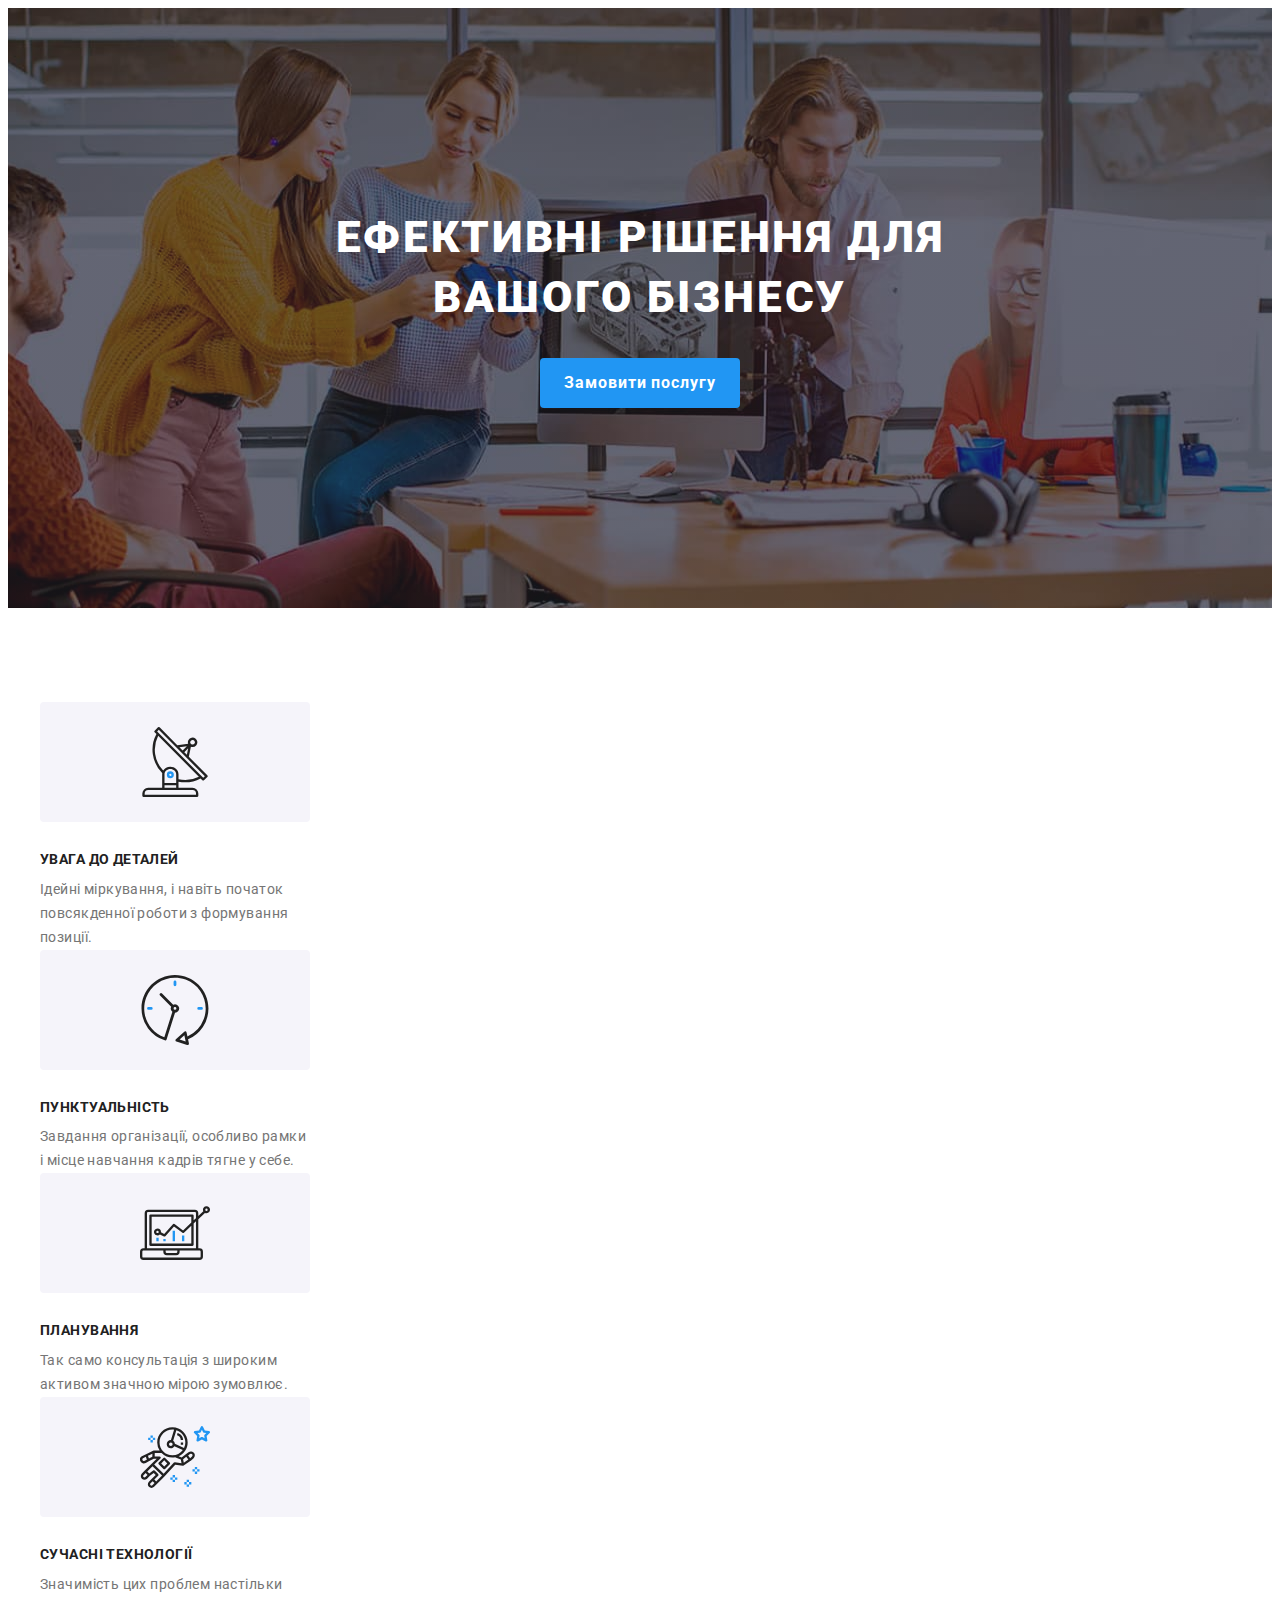
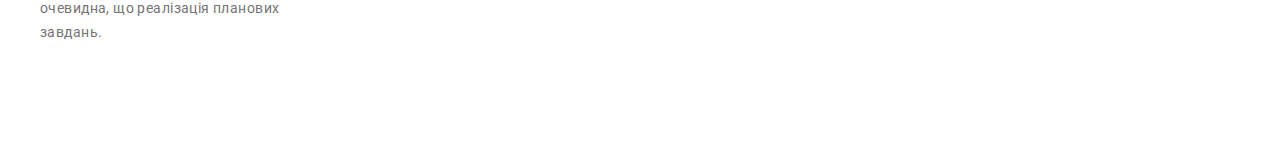
==== index.html @ 708cd32e "hw8-mod1" ====
<!DOCTYPE html>
<html lang="uk">
  <head>
    <meta charset="UTF-8" />
    <meta http-equiv="X-UA-Compatible" content="IE=edge" />
    <meta name="viewport" content="width=device-width, initial-scale=1.0" />
    <title>Студія</title>
    <link rel="preconnect" href="https://fonts.googleapis.com" />
    <link rel="preconnect" href="https://fonts.gstatic.com" crossorigin />
    <link
      href="https://fonts.googleapis.com/css2?family=Raleway:wght@700&family=Roboto:wght@400;500;700;900&display=swap"
      rel="stylesheet"
    />
    <link
      rel="stylesheet"
      href="https://cdnjs.cloudflare.com/ajax/libs/modern-normalize/1.1.0/modern-normalize.min.css"
      integrity="sha512-wpPYUAdjBVSE4KJnH1VR1HeZfpl1ub8YT/NKx4PuQ5NmX2tKuGu6U/JRp5y+Y8XG2tV+wKQpNHVUX03MfMFn9Q=="
      crossorigin="anonymous"
      referrerpolicy="no-referrer"
    />
    <!-- <link rel="stylesheet" href="./css/styles.css" /> -->
    <link rel="stylesheet" href="./css/main.min.css" />
  </head>
  <body>
    <!-- HEADER -->
    <!-- <header class="page-header">
      <div class="container page-header__body">
        <a class="logo logo__top-element" href="./index.html" lang="en"
          >Web<span class="logo--dark">Studio</span></a
        >
        <nav>
          <ul class="site-nav list">
            <li>
              <a class="site-nav__link event-link current" href="./index.html"
                >Студія</a
              >
            </li>
            <li>
              <a class="site-nav__link event-link" href="./portfolio.html"
                >Портфоліо</a
              >
            </li>
            <li>
              <a class="site-nav__link event-link" href="#">Контакти</a>
            </li>
          </ul>
        </nav>
        <ul class="contacts list">
          <li>
            <a
              class="contacts__link event-link"
              href="mailto:info@devstudio.com"
              lang="en"
            >
              <svg class="contacts__icon" width="16px" height="12px">
                <use href="./images/icons.svg#icon-envelope"></use>
              </svg>
              info@devstudio.com</a
            >
          </li>
          <li>
            <a class="contacts__link event-link" href="tel:+380961111111">
              <svg class="contacts__icon" width="10px" height="16px">
                <use href="./images/icons.svg#icon-smartphone"></use>
              </svg>
              +38 096 111 11 11</a
            >
          </li>
        </ul>
      </div>
    </header> -->
    <!-- MAIN CONTENT -->
    <main>
      <section class="hero">
        <div class="container">
          <h1 class="hero__titel">Ефективні рішення для вашого бізнесу</h1>
          <button class="hero__btn button" type="button" data-modal-open>
            Замовити послугу
          </button>
        </div>
      </section>
      <section class="skills section">
        <div class="container">
          <h2 class="visually-hidden">Особливості</h2>
          <ul class="skills-list list">
            <li>
              <div class="icon-skill-comtent">
                <svg class="icon-skill" width="70px" height="70px">
                  <use href="./images/icons.svg#icon-antenna"></use>
                </svg>
              </div>
              <h3 class="skill-list-header">Увага до деталей</h3>
              <p class="skill-list-text">
                Ідейні міркування, і навіть початок повсякденної роботи з
                формування позиції.
              </p>
            </li>
            <li>
              <div class="icon-skill-comtent">
                <svg class="icon-skill" width="70px" height="70px">
                  <use href="./images/icons.svg#icon-clock"></use>
                </svg>
              </div>
              <h3 class="skill-list-header">Пунктуальність</h3>
              <p class="skill-list-text">
                Завдання організації, особливо рамки і місце навчання кадрів
                тягне у себе.
              </p>
            </li>
            <li>
              <div class="icon-skill-comtent">
                <svg class="icon-skill" width="70px" height="70px">
                  <use href="./images/icons.svg#icon-diagram"></use>
                </svg>
              </div>
              <h3 class="skill-list-header">Планування</h3>
              <p class="skill-list-text">
                Так само консультація з широким активом значною мірою зумовлює.
              </p>
            </li>
            <li>
              <div class="icon-skill-comtent">
                <svg class="icon-skill" width="70px" height="70px">
                  <use href="./images/icons.svg#icon-astronaut"></use>
                </svg>
              </div>
              <h3 class="skill-list-header">Сучасні технології</h3>
              <p class="skill-list-text">
                Значимість цих проблем настільки очевидна, що реалізація
                планових завдань.
              </p>
            </li>
          </ul>
        </div>
      </section>
      <!-- <section class="about section">
        <div class="container">
          <h2 class="about__header">Чим ми займаємося</h2>
          <ul class="about__list list">
            <li class="about__item">
              <img
                class="photo"
                src="./images/photobox-1.jpg"
                alt="Розробка"
                width="370"
                height="294"
              />
              <p class="about__lable">Десктопні додатки</p>
            </li>
            <li class="about__item">
              <img
                class="photo"
                src="./images/photobox-2.jpg"
                alt="Адаптація"
                width="370"
                height="294"
              />
              <p class="about__lable">Мобільні додатки</p>
            </li>
            <li class="about__item">
              <img
                class="photo"
                src="./images/photobox-3.jpg"
                alt="Дизайн"
                width="370"
                height="294"
              />
              <p class="about__lable">Дизайнерські рішення</p>
            </li>
          </ul>
        </div>
      </section>
      <section class="team section">
        <div class="container">
          <h2 class="team__header">Наша команда</h2>
          <ul class="team__list list">
            <li class="team__item">
              <img
                class="photo"
                src="./images/photo-command-1.jpg"
                lang="en"
                alt="Product Designer"
                width="270"
                height="260"
              />
              <div class="team__text">
                <h3 class="team__member">Ігор Дем'яненко</h3>
                <p class="team__info" lang="en">Product Designer</p>
                <ul class="social-nets list">
                  <li class="social-nets__item">
                    <a href="" class="social-nets__link">
                      <svg class="social-nets__icon" width="20px" height="20px">
                        <use href="./images/icons.svg#icon-instagram"></use>
                      </svg>
                    </a>
                  </li>
                  <li class="social-nets__item">
                    <a href="" class="social-nets__link">
                      <svg class="social-nets__icon" width="20px" height="20px">
                        <use href="./images/icons.svg#icon-twitter"></use>
                      </svg>
                    </a>
                  </li>
                  <li class="social-nets__item">
                    <a href="" class="social-nets__link">
                      <svg class="social-nets__icon" width="20px" height="20px">
                        <use href="./images/icons.svg#icon-facebook"></use>
                      </svg>
                    </a>
                  </li>
                  <li class="social-nets__item">
                    <a href="" class="social-nets__link">
                      <svg class="social-nets__icon" width="20px" height="20px">
                        <use href="./images/icons.svg#icon-linkedin"></use>
                      </svg>
                    </a>
                  </li>
                </ul>
              </div>
            </li>
            <li class="team__item">
              <img
                class="photo"
                src="./images/photo-command-2.jpg"
                lang="en"
                alt="Frontend Developer"
                width="270"
                height="260"
              />
              <div class="team__text">
                <h3 class="team__member">Ольга Рєпіна</h3>
                <p class="team__info" lang="en">Frontend Developer</p>
                <ul class="social-nets list">
                  <li class="social-nets__item">
                    <a href="" class="social-nets__link">
                      <svg class="social-nets__icon" width="20px" height="20px">
                        <use href="./images/icons.svg#icon-instagram"></use>
                      </svg>
                    </a>
                  </li>
                  <li class="social-nets__item">
                    <a href="" class="social-nets__link">
                      <svg class="social-nets__icon" width="20px" height="20px">
                        <use href="./images/icons.svg#icon-twitter"></use>
                      </svg>
                    </a>
                  </li>
                  <li class="social-nets__item">
                    <a href="" class="social-nets__link">
                      <svg class="social-nets__icon" width="20px" height="20px">
                        <use href="./images/icons.svg#icon-facebook"></use>
                      </svg>
                    </a>
                  </li>
                  <li class="social-nets__item">
                    <a href="" class="social-nets__link">
                      <svg class="social-nets__icon" width="20px" height="20px">
                        <use href="./images/icons.svg#icon-linkedin"></use>
                      </svg>
                    </a>
                  </li>
                </ul>
              </div>
            </li>
            <li class="team__item">
              <img
                class="photo"
                src="./images/photo-command-3.jpg"
                lang="en"
                alt="Marketing"
                width="270"
                height="260"
              />
              <div class="team__text">
                <h3 class="team__member">Микола Тарасов</h3>
                <p class="team__info" lang="en">Marketing</p>
                <ul class="social-nets list">
                  <li class="social-nets__item">
                    <a href="" class="social-nets__link">
                      <svg class="social-nets__icon" width="20px" height="20px">
                        <use href="./images/icons.svg#icon-instagram"></use>
                      </svg>
                    </a>
                  </li>
                  <li class="social-nets__item">
                    <a href="" class="social-nets__link">
                      <svg class="social-nets__icon" width="20px" height="20px">
                        <use href="./images/icons.svg#icon-twitter"></use>
                      </svg>
                    </a>
                  </li>
                  <li class="social-nets__item">
                    <a href="" class="social-nets__link">
                      <svg class="social-nets__icon" width="20px" height="20px">
                        <use href="./images/icons.svg#icon-facebook"></use>
                      </svg>
                    </a>
                  </li>
                  <li class="social-nets__item">
                    <a href="" class="social-nets__link">
                      <svg class="social-nets__icon" width="20px" height="20px">
                        <use href="./images/icons.svg#icon-linkedin"></use>
                      </svg>
                    </a>
                  </li>
                </ul>
              </div>
            </li>
            <li class="team__item">
              <img
                class="photo"
                src="./images/photo-command-4.jpg"
                lang="en"
                alt="UI Designer"
                width="270"
                height="260"
              />
              <div class="team__text">
                <h3 class="team__member">Михайло Єрмаков</h3>
                <p class="team__info" lang="en">UI Designer</p>
                <ul class="social-nets list">
                  <li class="social-nets__item">
                    <a href="" class="social-nets__link">
                      <svg class="social-nets__icon" width="20px" height="20px">
                        <use href="./images/icons.svg#icon-instagram"></use>
                      </svg>
                    </a>
                  </li>
                  <li class="social-nets__item">
                    <a href="" class="social-nets__link">
                      <svg class="social-nets__icon" width="20px" height="20px">
                        <use href="./images/icons.svg#icon-twitter"></use>
                      </svg>
                    </a>
                  </li>
                  <li class="social-nets__item">
                    <a href="" class="social-nets__link">
                      <svg class="social-nets__icon" width="20px" height="20px">
                        <use href="./images/icons.svg#icon-facebook"></use>
                      </svg>
                    </a>
                  </li>
                  <li class="social-nets__item">
                    <a href="" class="social-nets__link">
                      <svg class="social-nets__icon" width="20px" height="20px">
                        <use href="./images/icons.svg#icon-linkedin"></use>
                      </svg>
                    </a>
                  </li>
                </ul>
              </div>
            </li>
          </ul>
        </div>
      </section>
      <section class="clients section">
        <div class="container">
          <h2 class="clients__titel">Постійні клієнти</h2>
          <ul class="clients__list list">
            <li class="clients__item">
              <a href="" class="clients__link link">
                <svg class="clients__icon" width="106px" height="60px">
                  <use href="./images/icons.svg#icon-yaco"></use>
                </svg>
              </a>
            </li>
            <li class="clients__item">
              <a href="" class="clients__link link">
                <svg class="clients__icon" width="106px" height="60px">
                  <use href="./images/icons.svg#icon-taglinehere"></use>
                </svg>
              </a>
            </li>
            <li class="clients__item">
              <a href="" class="clients__link link">
                <svg class="clients__icon" width="106px" height="60px">
                  <use href="./images/icons.svg#icon-company"></use>
                </svg>
              </a>
            </li>
            <li class="clients__item">
              <a href="" class="clients__link link">
                <svg class="clients__icon" width="106px" height="60px">
                  <use href="./images/icons.svg#icon-fosterpeters"></use>
                </svg>
              </a>
            </li>
            <li class="clients__item">
              <a href="" class="clients__link link">
                <svg class="clients__icon" width="106px" height="60px">
                  <use href="./images/icons.svg#icon-brand"></use>
                </svg>
              </a>
            </li>
            <li class="clients__item">
              <a href="" class="clients__link link">
                <svg class="clients__icon" width="106px" height="60px">
                  <use href="./images/icons.svg#icon-tagline"></use>
                </svg>
              </a>
            </li>
          </ul>
        </div>
      </section> -->
    </main>
    <!-- FOOTER -->
    <!-- <footer class="footer-pege">
      <div class="container footer-pege__element">
        <div class="footer-address-wrap">
          <a class="logo logo__bottom-element" href="./index.html" lang="en"
            >Web<span class="logo--light">Studio</span></a
          >
          <address class="site-contacts">
            <ul class="contacts-list list">
              <li class="contacts-list__item">
                <a
                  class="contacts-list__link event-link"
                  href="https://goo.gl/maps/Xhs2us7tgZxQZSPz9"
                  target="_blank"
                  rel="noopener noreferrer nofollow"
                >
                  м. Київ, пр-т Лесі Українки, 26
                </a>
              </li>
              <li class="contacts-list__item">
                <a
                  class="contacts-list__link color--grey event-link"
                  href="mailto:info@devstudio.com"
                  lang="en"
                  >info@devstudio.com</a
                >
              </li>
              <li class="contacts-list__item">
                <a
                  class="contacts-list__link color--grey event-link"
                  href="tel:+380961111111"
                  >+38 096 111 11 11</a
                >
              </li>
            </ul>
          </address>
        </div>
        <div class="footer-soc-wrap">
          <p class="footer-soc-wrap__titel">Приєднуйтесь</p>
          <ul class="social-nets footer-social-nets list">
            <li class="social-nets__item">
              <a href="" class="social-nets__link footer-social-nets__link">
                <svg class="social-nets__icon" width="20px" height="20px">
                  <use href="./images/icons.svg#icon-instagram"></use>
                </svg>
              </a>
            </li>
            <li class="social-nets__item">
              <a href="" class="social-nets__link footer-social-nets__link">
                <svg class="social-nets__icon" width="20px" height="20px">
                  <use href="./images/icons.svg#icon-twitter"></use>
                </svg>
              </a>
            </li>
            <li class="social-nets__item">
              <a href="" class="social-nets__link footer-social-nets__link">
                <svg class="social-nets__icon" width="20px" height="20px">
                  <use href="./images/icons.svg#icon-facebook"></use>
                </svg>
              </a>
            </li>
            <li class="social-nets__item">
              <a href="" class="social-nets__link footer-social-nets__link">
                <svg class="social-nets__icon" width="20px" height="20px">
                  <use href="./images/icons.svg#icon-linkedin"></use>
                </svg>
              </a>
            </li>
          </ul>
        </div>
        <form class="form-subscribe">
          <div class="subscribe">
            <label for="email">
              <span class="subscribe__lable"
                >Підпишіться на розсилку</span
              ></label
            >
            <input
              type="email"
              name="user-email"
              id="email"
              class="subscribe__input"
              placeholder="E-mail"
            />
          </div>
          <div>
            <button type="submit" class="subscribe__button button">
              <span class="button__text">Підписатися</span>
              <svg class="button__icon" width="24px" height="24px">
                <use href="./images/icons.svg#icon-send"></use>
              </svg>
            </button>
          </div>
        </form>
      </div>
    </footer> -->
    <!-- MODAL -->
    <div class="modal-backdrop is-hidden" data-modal>
      <div class="modal">
        <button class="modal-close" type="button" data-modal-close>
          <svg class="icon-close" width="18px" height="18px">
            <use href="./images/icons.svg#icon-close"></use>
          </svg>
        </button>
        <p class="modal-titel">Залиште свої дані, ми вам передзвонимо</p>
        <form action="" class="modal-form">
          <label for="user-name" class="modal-input-lable">Ім'я</label>
          <div class="modal-input-wrap">
            <input
              type="text"
              name="name"
              id="user-name"
              class="modal-form-input"
              placeholder=" "
              required
            />
            <svg class="icon-form" width="18px" height="18px">
              <use href="./images/icons.svg#icon-person"></use>
            </svg>
          </div>
          <label for="user-tel" class="modal-input-lable">Телефон</label>
          <div class="modal-input-wrap">
            <input
              type="tel"
              name="tel"
              id="user-tel"
              class="modal-form-input"
              placeholder=" "
              required
            />
            <svg class="icon-form" width="18px" height="18px">
              <use href="./images/icons.svg#icon-phone"></use>
            </svg>
          </div>
          <label for="user-mail" class="modal-input-lable">Пошта</label>
          <div class="modal-input-wrap">
            <input
              type="email"
              name="mail"
              id="user-mail"
              class="modal-form-input"
              placeholder=" "
              required
            />
            <svg class="icon-form" width="18px" height="18px">
              <use href="./images/icons.svg#icon-email"></use>
            </svg>
          </div>
          <label for="user-message" class="modal-input-lable">Коментар</label>
          <textarea
            name="msg"
            id="user-message"
            class="modal-form-area"
            placeholder="Введіть текст"
          ></textarea>
          <div class="check-wrap">
            <input
              type="checkbox"
              name="policy"
              id="user-policy"
              value="true"
              class="modal-form-check visually-hidden"
            />
            <label for="user-policy" class="modal-check-lable"
              ><span class="user-checking">
                <!-- <svg class="icon-check-false" width="16px" height="15px">
                  <use href="./images/icons.svg#icon-check-false"></use>
                </svg> -->
                <svg class="icon-check-true" width="11px" height="8px">
                  <use href="./images/icons.svg#icon-check"></use>
                </svg> </span
              ><span>
                Погоджуюся з розсилкою та приймаю
                <a href="#" class="policy-contract"> Умови договору</a></span
              >
            </label>
          </div>

          <button type="submit" class="btn-modal">Відправити</button>
        </form>
      </div>
    </div>
    <script src="./js/modal.js"></script>
  </body>
</html>
---- css/styles.css ----
/* ----------------- GLOBAL ----------------- */

/* ----------------- HEADER ----------------- */

/* ----------------- MAIN ----------------- */
/* HERO SECTION */

/* SKILLS SECTION */

/* ABOUT SECTION */

/* TEAM SECTION */

/* CLIENTS SECTION */

/* ----------------- PORTFOLIO ----------------- */

/* ----------------- FOOTER ----------------- */

/* ----------------- MODAL ----------------- */
---- css/main.min.css ----
:root{--primary-text-color: #757575;--title-text-color: #212121;--accent-color: #2196f3;--header-logo-color: #000000;--top-line-color: #ececec;--primary-backgraund: #ffffff;--tean-section-background: #f5f4fa;--secondary-background: #2f303a;--white-text-color: #ffffff;--background-filter-btn: #f5f4fa}body{font-family:"Roboto",sans-serif;background:var(--primary-backgraund)}p,h1,h2,h3,h4,h5,h6{margin:0}ul{margin:0;padding-left:0}input{padding-right:0}a{text-decoration:none}.list{list-style:none}.visually-hidden{position:absolute;white-space:nowrap;width:1px;height:1px;overflow:hidden;border:0;padding:0;clip:rect(0 0 0 0);-webkit-clip-path:inset(50%);clip-path:inset(50%);margin:-1px}.container{width:100%;margin:0 auto}@media screen and (min-width: 1200px){.container{width:1200px;padding-left:15px;padding-right:15px}}.section{padding-top:94px;padding-bottom:94px}.photo{display:block}.event-link{-webkit-transition-property:color;transition-property:color;-webkit-transition-duration:250ms;transition-duration:250ms;-webkit-transition-timing-function:cubic-bezier(0.4, 0, 0.2, 1);transition-timing-function:cubic-bezier(0.4, 0, 0.2, 1)}.event-link:hover,.event-link:focus{color:var(--accent-color)}.button{font-family:inherit;font-weight:700;font-size:16px;line-height:1.88;letter-spacing:.06em;color:var(--white-text-color);background-color:var(--accent-color);border-radius:4px;-webkit-transition:-webkit-box-shadow 250ms cubic-bezier(0.4, 0, 0.2, 1);transition:-webkit-box-shadow 250ms cubic-bezier(0.4, 0, 0.2, 1);transition:box-shadow 250ms cubic-bezier(0.4, 0, 0.2, 1);transition:box-shadow 250ms cubic-bezier(0.4, 0, 0.2, 1), -webkit-box-shadow 250ms cubic-bezier(0.4, 0, 0.2, 1);cursor:pointer}.button:hover,.button:focus{-webkit-box-shadow:0px 4px 4px rgba(0,0,0,.15);box-shadow:0px 4px 4px rgba(0,0,0,.15)}.social-nets{display:-webkit-box;display:-ms-flexbox;display:flex;-webkit-box-pack:center;-ms-flex-pack:center;justify-content:center;gap:10px}.social-nets__item{width:44px;height:44px}.social-nets__link{display:-webkit-box;display:-ms-flexbox;display:flex;-webkit-box-align:center;-ms-flex-align:center;align-items:center;-webkit-box-pack:center;-ms-flex-pack:center;justify-content:center;width:100%;height:100%;border-radius:50%;color:#afb1b8;-webkit-transition:background-color 250ms cubic-bezier(0.4, 0, 0.2, 1),color 250ms cubic-bezier(0.4, 0, 0.2, 1);transition:background-color 250ms cubic-bezier(0.4, 0, 0.2, 1),color 250ms cubic-bezier(0.4, 0, 0.2, 1)}.social-nets__link:hover,.social-nets__link:focus{background-color:var(--accent-color);color:var(--white-text-color)}.social-nets__icon{fill:currentColor}.page-header{border-bottom:1px solid #ececec}.page-header__body{display:-webkit-box;display:-ms-flexbox;display:flex;-webkit-box-align:center;-ms-flex-align:center;align-items:center}.logo{display:block;font-family:"Raleway",sans-serif;font-style:normal;font-weight:700;font-size:26px;line-height:1.19;letter-spacing:.03em;color:var(--accent-color)}.logo__top-element{margin-right:92px;padding-top:24px;padding-bottom:24px}.logo--dark{color:var(--header-logo-color)}.site-nav{display:-webkit-box;display:-ms-flexbox;display:flex;-webkit-column-gap:50px;-moz-column-gap:50px;column-gap:50px}.site-nav__link{position:relative;display:block;padding-top:32px;padding-bottom:32px;font-weight:500;font-size:14px;line-height:1.14;letter-spacing:.02em;color:var(--title-text-color)}.site-nav__link::after{content:"";position:absolute;left:0;bottom:0;display:block;width:100%;height:4px;border-radius:2px;background-color:var(--accent-color);opacity:0}.current::after{opacity:1}.contacts{display:-webkit-box;display:-ms-flexbox;display:flex;-webkit-column-gap:50px;-moz-column-gap:50px;column-gap:50px;margin-left:auto}.contacts__link{display:-webkit-box;display:-ms-flexbox;display:flex;-webkit-box-align:center;-ms-flex-align:center;align-items:center;gap:10px;padding-top:32px;padding-bottom:32px;font-weight:500;font-size:14px;line-height:1.14;letter-spacing:.02em;color:var(--primary-text-color)}.contacts__icon{fill:currentColor}.hero{max-width:480px;padding-top:118px;padding-bottom:118px;text-align:center;background-color:var(--secondary-background);background-image:-webkit-gradient(linear, left top, left bottom, from(rgba(47, 48, 58, 0.4)), to(rgba(47, 48, 58, 0.4))),url(../images/hero-bg.jpg);background-image:linear-gradient(rgba(47, 48, 58, 0.4), rgba(47, 48, 58, 0.4)),url(../images/hero-bg.jpg);background-repeat:no-repeat;background-position:center;background-size:cover;margin:0 auto}@media screen and (min-width: 768px){.hero{max-width:768px;padding-top:204px;padding-bottom:204px}}@media screen and (min-width: 1200px){.hero{max-width:1600px;padding-top:200px;padding-bottom:200px}}.hero__titel{margin-left:auto;margin-right:auto;margin-bottom:30px;max-width:260px;font-weight:900;font-size:18px;line-height:1.62;letter-spacing:.06em;text-transform:uppercase;color:var(--white-text-color)}@media screen and (min-width: 480px){.hero__titel{font-size:26px;max-width:360px}}@media screen and (min-width: 768px){.hero__titel{font-size:26px;max-width:360px}}@media screen and (min-width: 1200px){.hero__titel{max-width:696px;font-size:44px;line-height:1.36}}.hero__btn{padding:10px 24px;font-size:12px;border:none;border-color:rgba(0,0,0,0)}@media screen and (min-width: 480px){.hero__btn{font-size:16px}}.icon-skill-comtent{display:-webkit-box;display:-ms-flexbox;display:flex;-webkit-box-pack:center;-ms-flex-pack:center;justify-content:center;-webkit-box-align:center;-ms-flex-align:center;align-items:center;width:270px;height:120px;background-color:var(--tean-section-background);border-radius:4px;margin-bottom:30px}.skill-list-header{margin-bottom:10px;font-weight:700;font-size:14px;line-height:1.14;letter-spacing:.03em;text-transform:uppercase;color:var(--title-text-color)}.skill-list-text{max-width:270px;font-size:14px;line-height:1.71;letter-spacing:.03em;color:var(--primary-text-color)}.about{padding-top:0}.about__header{margin-bottom:50px;font-weight:700;font-size:36px;line-height:1.16;text-align:center;letter-spacing:.03em;color:var(--title-text-color)}.about__list{display:-webkit-box;display:-ms-flexbox;display:flex;-webkit-column-gap:30px;-moz-column-gap:30px;column-gap:30px}.about__item{position:relative}.about__lable{position:absolute;bottom:0;left:0;width:100%;font-weight:700;font-size:14px;line-height:1.14;text-align:center;letter-spacing:.03em;text-transform:uppercase;padding:27px 15px;color:var(--white-text-color);background-color:rgba(47,48,58,.8)}.team{background:var(--tean-section-background)}.team__header{margin-bottom:50px;font-weight:700;font-size:36px;line-height:1.16;text-align:center;letter-spacing:.03em;color:var(--title-text-color)}.team__list{display:-webkit-box;display:-ms-flexbox;display:flex;-webkit-column-gap:30px;-moz-column-gap:30px;column-gap:30px}.team__item{-webkit-box-shadow:0px 1px 3px rgba(0,0,0,.12),0px 1px 1px rgba(0,0,0,.14),0px 2px 1px rgba(0,0,0,.2);box-shadow:0px 1px 3px rgba(0,0,0,.12),0px 1px 1px rgba(0,0,0,.14),0px 2px 1px rgba(0,0,0,.2);border-radius:0px 0px 4px 4px}.team__text{padding-top:30px;padding-bottom:35px;background-color:var(--primary-backgraund)}.team__member{margin-bottom:10px;font-weight:500;font-size:16px;line-height:1.19;text-align:center;letter-spacing:.03em;color:var(--title-text-color)}.team__info{margin-bottom:16px;font-size:16px;line-height:1.19;text-align:center;letter-spacing:.03em;color:var(--primary-text-color)}.clients__titel{margin-bottom:50px;font-weight:700;font-size:36px;line-height:1.16;text-align:center;letter-spacing:.03em;color:var(--title-text-color)}.clients__list{display:-webkit-box;display:-ms-flexbox;display:flex;gap:30px}.clients__item{width:170px;height:92px}.clients__link{display:-webkit-box;display:-ms-flexbox;display:flex;-webkit-box-align:center;-ms-flex-align:center;align-items:center;-webkit-box-pack:center;-ms-flex-pack:center;justify-content:center;width:100%;height:100%;border:1px solid #afb1b8;border-radius:4px;color:#afb1b8;-webkit-transition-property:border-color,color;transition-property:border-color,color;-webkit-transition-duration:250ms;transition-duration:250ms;-webkit-transition-timing-function:cubic-bezier(0.4, 0, 0.2, 1);transition-timing-function:cubic-bezier(0.4, 0, 0.2, 1)}.clients__link:hover,.clients__link:focus{border-color:var(--accent-color);color:var(--accent-color)}.clients__icon{fill:currentColor}.filter{display:-webkit-box;display:-ms-flexbox;display:flex;-webkit-box-pack:center;-ms-flex-pack:center;justify-content:center;margin-bottom:50px}.filter__item:not(:last-child){margin-right:8px}.filter__btn{padding:6px 22px;background:var(--background-filter-btn);font-family:inherit;font-weight:500;font-size:16px;line-height:1.62;text-align:center;letter-spacing:.03em;color:var(--title-text-color);border-radius:4px;border-color:rgba(0,0,0,0);cursor:pointer;-webkit-transition:background-color 250ms cubic-bezier(0.4, 0, 0.2, 1),color 250ms cubic-bezier(0.4, 0, 0.2, 1),-webkit-box-shadow 250ms cubic-bezier(0.4, 0, 0.2, 1);transition:background-color 250ms cubic-bezier(0.4, 0, 0.2, 1),color 250ms cubic-bezier(0.4, 0, 0.2, 1),-webkit-box-shadow 250ms cubic-bezier(0.4, 0, 0.2, 1);transition:background-color 250ms cubic-bezier(0.4, 0, 0.2, 1),color 250ms cubic-bezier(0.4, 0, 0.2, 1),box-shadow 250ms cubic-bezier(0.4, 0, 0.2, 1);transition:background-color 250ms cubic-bezier(0.4, 0, 0.2, 1),color 250ms cubic-bezier(0.4, 0, 0.2, 1),box-shadow 250ms cubic-bezier(0.4, 0, 0.2, 1),-webkit-box-shadow 250ms cubic-bezier(0.4, 0, 0.2, 1)}.filter__btn:hover,.filter__btn:focus{background-color:var(--accent-color);color:var(--white-text-color);-webkit-box-shadow:0px 3px 1px rgba(0,0,0,.1),0px 1px 2px rgba(0,0,0,.08),0px 2px 2px rgba(0,0,0,.12);box-shadow:0px 3px 1px rgba(0,0,0,.1),0px 1px 2px rgba(0,0,0,.08),0px 2px 2px rgba(0,0,0,.12)}.card{display:-webkit-box;display:-ms-flexbox;display:flex;-ms-flex-wrap:wrap;flex-wrap:wrap;gap:30px;min-width:calc(33.3333333333% - 90px)}.card__item{width:calc((100% - 60px)/3);-webkit-transition-property:-webkit-box-shadow;transition-property:-webkit-box-shadow;transition-property:box-shadow;transition-property:box-shadow, -webkit-box-shadow;-webkit-transition-duration:250ms;transition-duration:250ms;-webkit-transition-timing-function:cubic-bezier(0.4, 0, 0.2, 1);transition-timing-function:cubic-bezier(0.4, 0, 0.2, 1)}.card__item:hover{-webkit-box-shadow:0px 1px 1px rgba(0,0,0,.12),0px 4px 4px rgba(0,0,0,.06),1px 4px 6px rgba(0,0,0,.16);box-shadow:0px 1px 1px rgba(0,0,0,.12),0px 4px 4px rgba(0,0,0,.06),1px 4px 6px rgba(0,0,0,.16)}.card__text{border:1px solid #eee;padding:20px 24px}.card__pos-titel{margin-bottom:4px;font-weight:700;font-size:18px;line-height:2;letter-spacing:.06em;color:var(--title-text-color)}.card__group-titel{font-size:16px;line-height:1.88;letter-spacing:.03em;color:var(--primary-text-color)}.hint{position:relative;overflow:hidden}.hint__text{position:absolute;left:0;top:0;padding:63px 24px;font-size:18px;line-height:1.56;letter-spacing:.03em;color:#fff;background-color:rgba(33,150,243,.9);-webkit-transform:translateY(100%);transform:translateY(100%);-webkit-transition-property:-webkit-transform;transition-property:-webkit-transform;transition-property:transform;transition-property:transform, -webkit-transform;-webkit-transition-duration:250ms;transition-duration:250ms;-webkit-transition-timing-function:cubic-bezier(0.4, 0, 0.2, 1);transition-timing-function:cubic-bezier(0.4, 0, 0.2, 1)}.card__item:hover .hint__text{-webkit-transform:translateY(0%);transform:translateY(0%)}.footer-pege{padding-top:60px;padding-bottom:60px;background:var(--secondary-background)}.footer-pege__element{display:-webkit-box;display:-ms-flexbox;display:flex;-webkit-box-align:baseline;-ms-flex-align:baseline;align-items:baseline}.footer-address-wrap{width:calc((50% - 45px)/2);margin-right:30px}.logo__bottom-element{margin-bottom:20px}.logo--light{color:var(--white-text-color)}.contacts-list__item:not(:last-child){margin-bottom:9px}.contacts-list__link{display:block;font-style:normal;font-size:14px;line-height:1.71;letter-spacing:.03em;color:var(--white-text-color)}.color--grey{color:rgba(255,255,255,.6)}.footer-soc-wrap{width:calc((50% - 45px)/2);margin-right:30px}.footer-soc-wrap__titel{font-weight:700;font-size:14px;line-height:1.14;letter-spacing:.03em;text-transform:uppercase;color:var(--white-text-color);margin-bottom:20px}.footer-social-nets{-webkit-box-pack:start;-ms-flex-pack:start;justify-content:start}.footer-social-nets__link{background-color:rgba(255,255,255,.1);color:var(--white-text-color)}.form-subscribe{display:-webkit-box;display:-ms-flexbox;display:flex;-webkit-box-align:end;-ms-flex-align:end;align-items:flex-end;width:calc(50% - 15px)}.subscribe{width:100%;margin-right:12px}.subscribe__lable{display:block;margin-bottom:20px;font-weight:700;font-size:14px;line-height:1.14;letter-spacing:.03em;text-transform:uppercase;color:var(--white-text-color)}.subscribe__input{display:-webkit-box;display:-ms-flexbox;display:flex;-webkit-box-align:center;-ms-flex-align:center;align-items:center;width:100%;padding-left:16px;padding-top:15px;padding-bottom:15px;font-size:16px;line-height:1.25;letter-spacing:.03em;color:rgba(255,255,255,.6);border:1px solid rgba(255,255,255,.3);-webkit-filter:drop-shadow(0px 4px 4px rgba(0, 0, 0, 0.15));filter:drop-shadow(0px 4px 4px rgba(0, 0, 0, 0.15));border-radius:4px;background-color:rgba(0,0,0,0)}.subscribe__button{display:-webkit-box;display:-ms-flexbox;display:flex;-webkit-box-pack:center;-ms-flex-pack:center;justify-content:center;-webkit-box-align:center;-ms-flex-align:center;align-items:center;padding:10px 28px;border:none}.button__text{padding-left:4px;margin-right:10px}.button__icon{fill:#fff}.modal-backdrop{position:fixed;top:0;left:0;width:100%;height:100%;background-color:rgba(0,0,0,.2);-webkit-transition-property:opacity,visibility;transition-property:opacity,visibility;-webkit-transition-duration:250ms;transition-duration:250ms;-webkit-transition-timing-function:cubic-bezier(0.4, 0, 0.2, 1);transition-timing-function:cubic-bezier(0.4, 0, 0.2, 1)}.modal-backdrop{-webkit-transition-property:opacity,visibility;transition-property:opacity,visibility;-webkit-transition-duration:250ms;transition-duration:250ms;-webkit-transition-timing-function:cubic-bezier(0.4, 0, 0.2, 1);transition-timing-function:cubic-bezier(0.4, 0, 0.2, 1)}.modal{position:absolute;width:528px;min-height:581px;padding:40px;top:50%;left:50%;-webkit-transform:translate(-50%, -50%) scale(1);transform:translate(-50%, -50%) scale(1);background-color:#fff;-webkit-box-shadow:0px 1px 3px rgba(0,0,0,.12),0px 1px 1px rgba(0,0,0,.14),0px 2px 1px rgba(0,0,0,.2);box-shadow:0px 1px 3px rgba(0,0,0,.12),0px 1px 1px rgba(0,0,0,.14),0px 2px 1px rgba(0,0,0,.2);border-radius:4px;-webkit-transition-property:-webkit-transform;transition-property:-webkit-transform;transition-property:transform;transition-property:transform, -webkit-transform;-webkit-transition-duration:250ms;transition-duration:250ms;-webkit-transition-timing-function:cubic-bezier(0.4, 0, 0.2, 1);transition-timing-function:cubic-bezier(0.4, 0, 0.2, 1)}.modal-backdrop.is-hidden .modal{-webkit-transform:translate(-50%, -50%) scale(0);transform:translate(-50%, -50%) scale(0)}.modal-close{position:absolute;top:8px;right:8px;display:-webkit-box;display:-ms-flexbox;display:flex;-webkit-box-pack:center;-ms-flex-pack:center;justify-content:center;-webkit-box-align:center;-ms-flex-align:center;align-items:center;width:30px;height:30px;border:1px solid rgba(0,0,0,.1);border-radius:50%;background-color:rgba(0,0,0,0);cursor:pointer}.icon-close{fill:#000;-webkit-transition:fill 250ms cubic-bezier(0.4, 0, 0.2, 1);transition:fill 250ms cubic-bezier(0.4, 0, 0.2, 1)}.modal-close:hover>.icon-close,.modal-close:focus>.icon-close{fill:var(--accent-color)}.is-hidden{opacity:0;visibility:hidden;pointer-events:none}.modal-titel{margin-bottom:12px;font-weight:700;font-size:20px;line-height:1.15;text-align:center;letter-spacing:.03em;color:var(--title-text-color)}.modal-input-wrap{position:relative;margin-bottom:10px}.modal-input-lable{display:block;margin-bottom:4px;font-size:12px;line-height:1.16;letter-spacing:.01em;color:var(--primary-text-color)}.modal-form-input{width:100%;padding-top:11px;padding-bottom:11px;padding-left:42px;border:1px solid rgba(33,33,33,.2);border-radius:4px;-webkit-transition:border-color 250ms cubic-bezier(0.4, 0, 0.2, 1);transition:border-color 250ms cubic-bezier(0.4, 0, 0.2, 1)}.modal-form-input:hover,.modal-form-input:focus{border-color:var(--accent-color)}.icon-form{position:absolute;top:50%;-webkit-transform:translateY(-50%);transform:translateY(-50%);left:12px;-webkit-transition:fill 250ms cubic-bezier(0.4, 0, 0.2, 1);transition:fill 250ms cubic-bezier(0.4, 0, 0.2, 1)}.modal-form-input:hover+.icon-form,.modal-form-input:focus+.icon-form{fill:var(--accent-color)}.modal-form-area{padding:12px 16px;width:100%;min-height:120px;margin-bottom:20px;resize:none;border:1px solid rgba(33,33,33,.2);border-radius:4px;-webkit-transition:border-color 250ms cubic-bezier(0.4, 0, 0.2, 1);transition:border-color 250ms cubic-bezier(0.4, 0, 0.2, 1)}.modal-form-area::-webkit-input-placeholder{font-size:12px;line-height:1.16;letter-spacing:.01em;color:rgba(117,117,117,.5)}.modal-form-area::-moz-placeholder{font-size:12px;line-height:1.16;letter-spacing:.01em;color:rgba(117,117,117,.5)}.modal-form-area:-ms-input-placeholder{font-size:12px;line-height:1.16;letter-spacing:.01em;color:rgba(117,117,117,.5)}.modal-form-area::-ms-input-placeholder{font-size:12px;line-height:1.16;letter-spacing:.01em;color:rgba(117,117,117,.5)}.modal-form-area::placeholder{font-size:12px;line-height:1.16;letter-spacing:.01em;color:rgba(117,117,117,.5)}.modal-form-area:hover,.modal-form-area:focus{border-color:var(--accent-color)}.modal-check-lable{display:-webkit-box;display:-ms-flexbox;display:flex;font-size:14px;line-height:1.17;letter-spacing:.03em;color:var(--primary-text-color);-webkit-box-pack:center;-ms-flex-pack:center;justify-content:center}.policy-contract{-webkit-text-decoration-line:underline;text-decoration-line:underline;color:var(--accent-color)}.check-wrap{margin-bottom:30px}.user-checking{display:-webkit-box;display:-ms-flexbox;display:flex;-webkit-box-align:center;-ms-flex-align:center;align-items:center;-webkit-box-pack:center;-ms-flex-pack:center;justify-content:center;margin-right:7px;width:16px;height:15px;border:2px solid #212121;border-radius:2px;-webkit-transition:background-color 250ms cubic-bezier(0.4, 0, 0.2, 1),border 250ms cubic-bezier(0.4, 0, 0.2, 1);transition:background-color 250ms cubic-bezier(0.4, 0, 0.2, 1),border 250ms cubic-bezier(0.4, 0, 0.2, 1);cursor:pointer}.icon-check-true{fill:rgba(0,0,0,0);-webkit-transition:fill 250ms cubic-bezier(0.4, 0, 0.2, 1);transition:fill 250ms cubic-bezier(0.4, 0, 0.2, 1)}.modal-form-check:checked+.modal-check-lable .user-checking{background-color:#2196f3;border:none}.modal-form-check:checked+.modal-check-lable .icon-check-true{fill:#fff}.btn-modal{display:block;margin:0 auto;text-align:center;padding:10px 52px;font-weight:700;font-size:16px;line-height:1.88;letter-spacing:.06em;color:#fff;background-color:var(--accent-color);border-radius:4px;border:none;-webkit-transition:-webkit-box-shadow 250ms cubic-bezier(0.4, 0, 0.2, 1);transition:-webkit-box-shadow 250ms cubic-bezier(0.4, 0, 0.2, 1);transition:box-shadow 250ms cubic-bezier(0.4, 0, 0.2, 1);transition:box-shadow 250ms cubic-bezier(0.4, 0, 0.2, 1), -webkit-box-shadow 250ms cubic-bezier(0.4, 0, 0.2, 1);cursor:pointer}.btn-modal:hover,.btn-modal:focus{-webkit-box-shadow:0px 4px 4px rgba(0,0,0,.15);box-shadow:0px 4px 4px rgba(0,0,0,.15)}/*# sourceMappingURL=main.min.css.map */
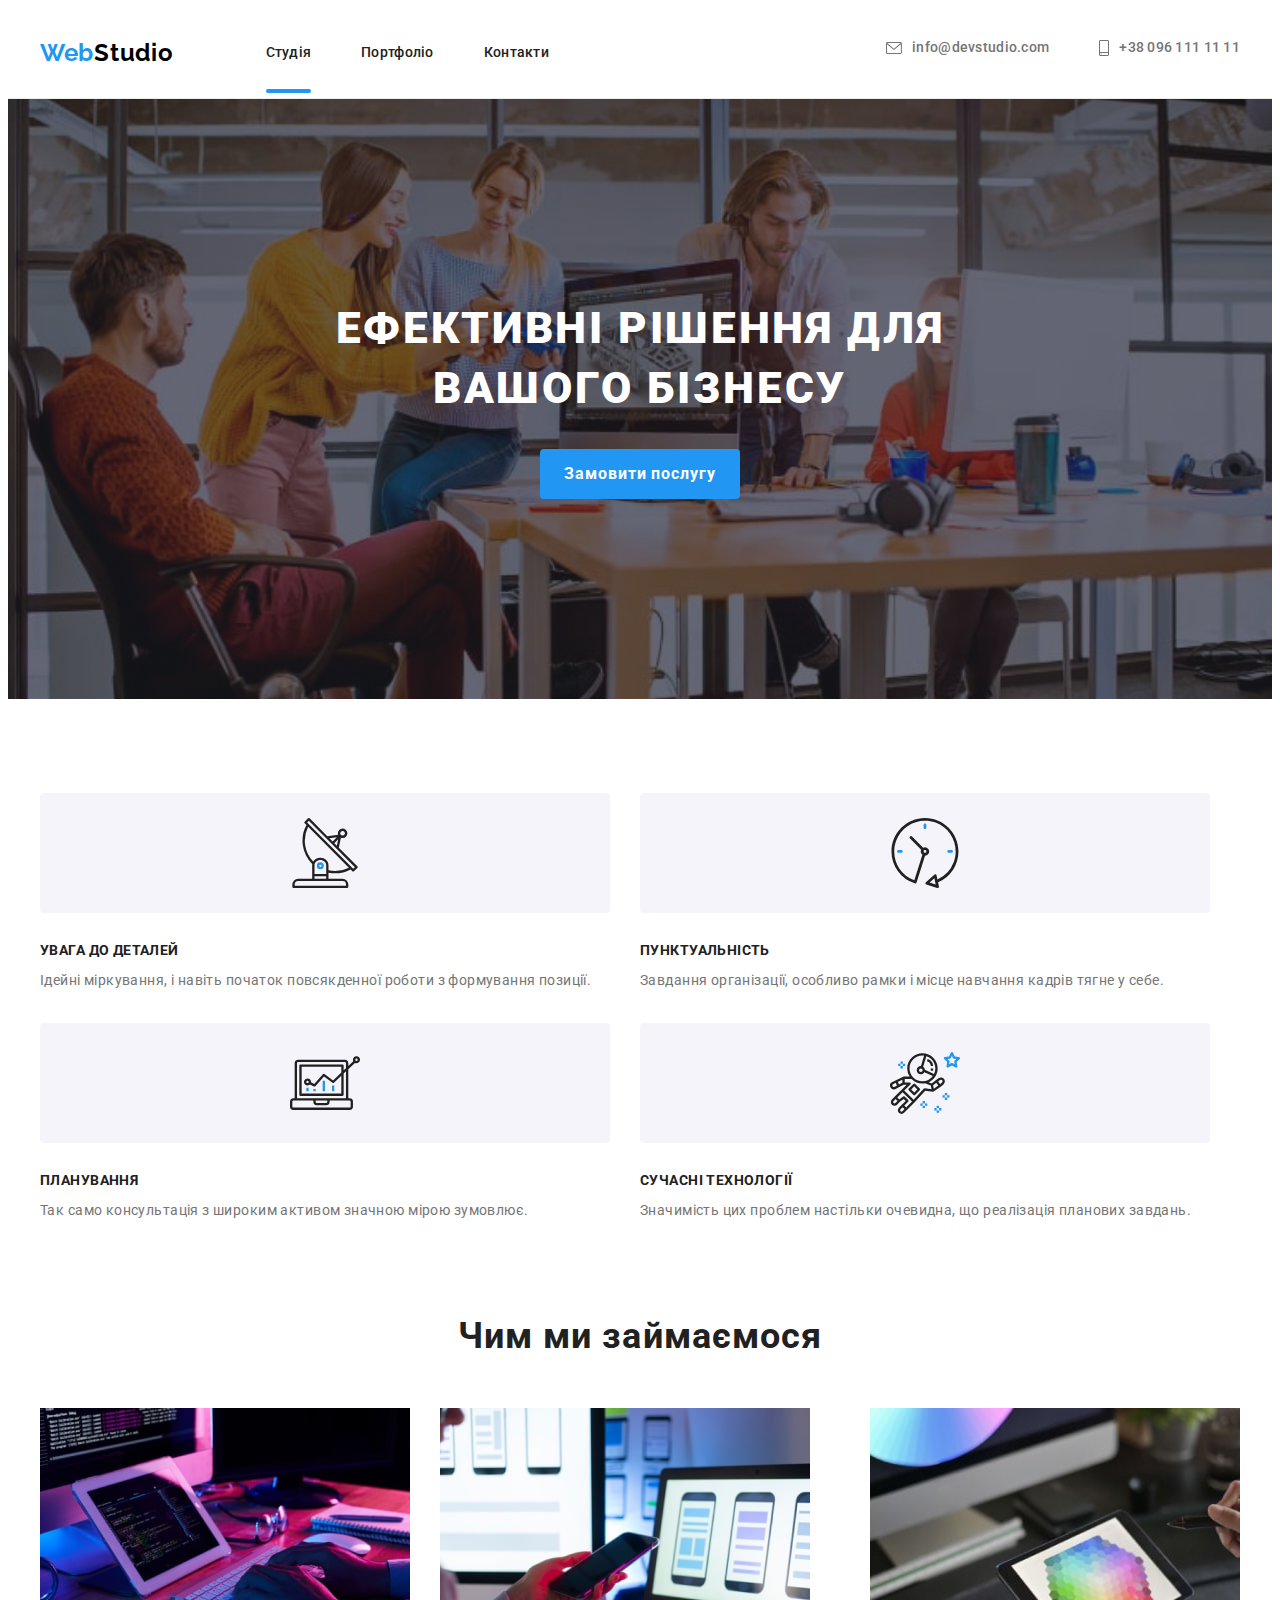
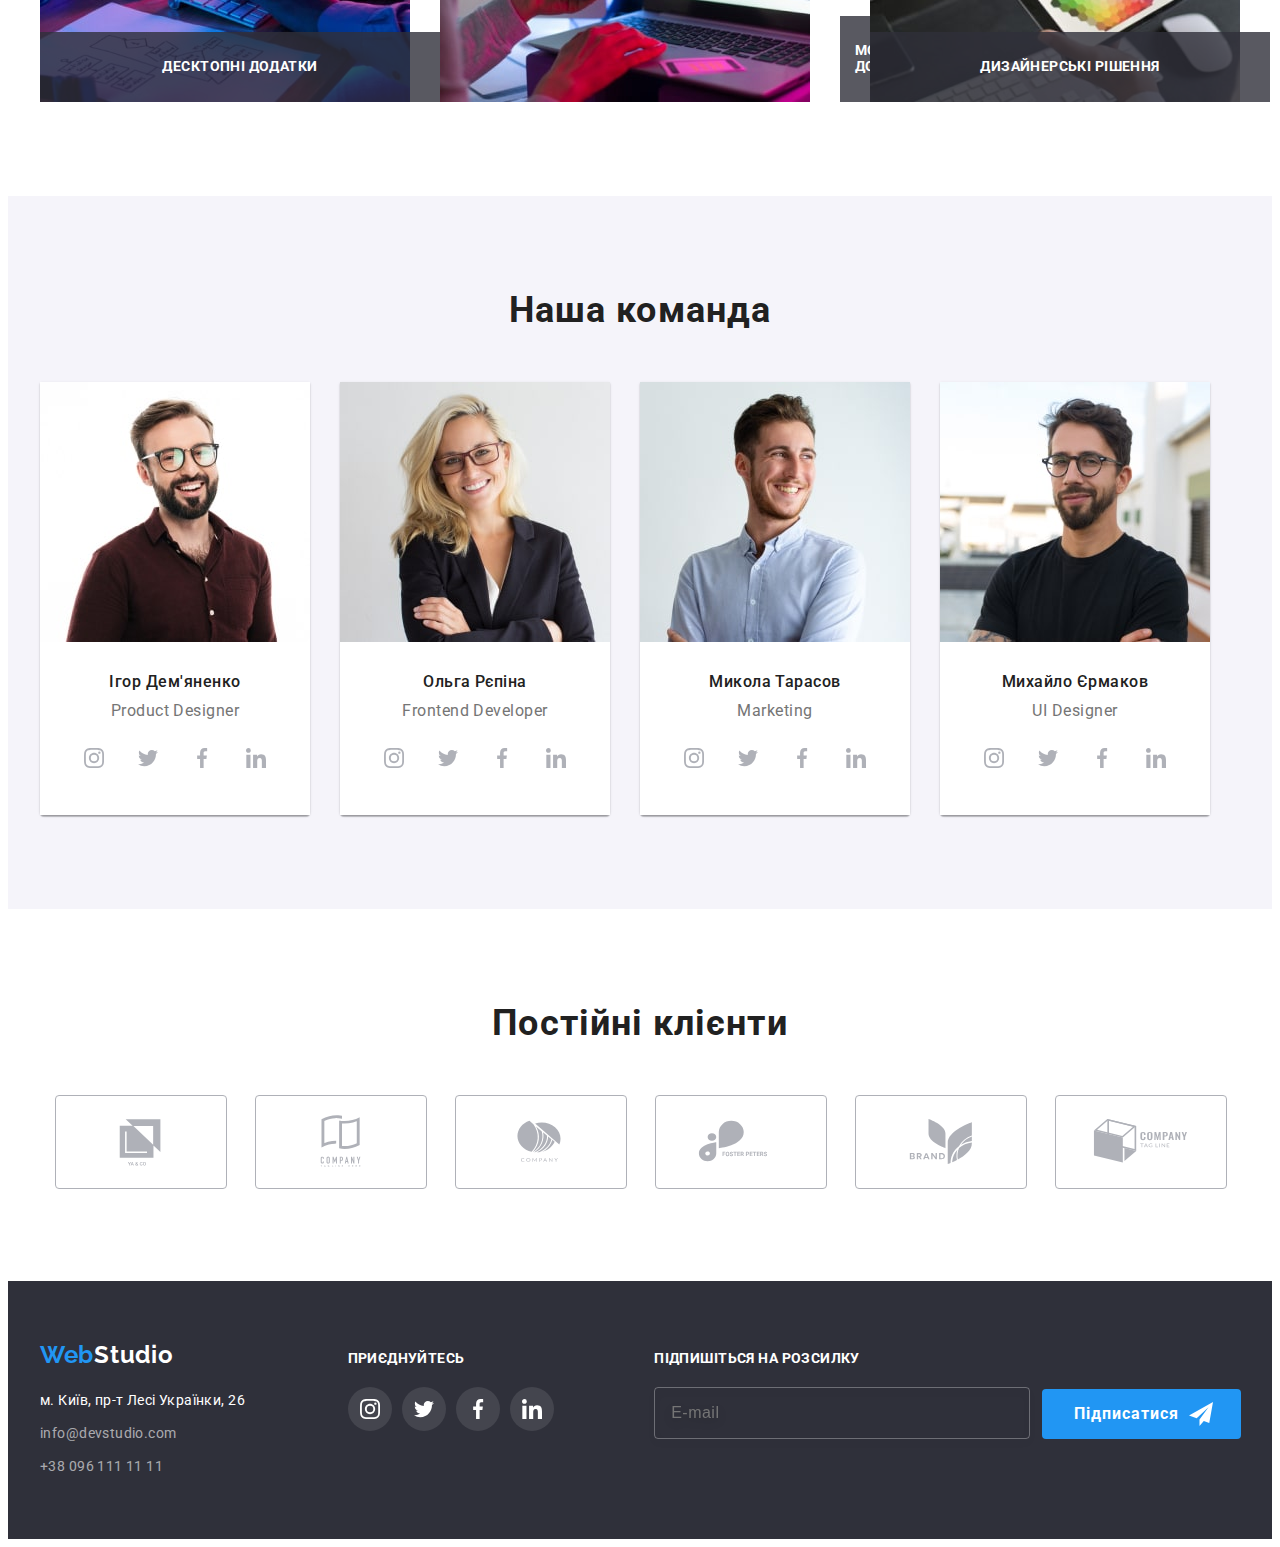
==== commit df2b8be0: "hw8-mod2" ====
--- a/index.html
+++ b/index.html
@@ -23,7 +23,7 @@
   </head>
   <body>
     <!-- HEADER -->
-    <!-- <header class="page-header">
+    <header class="page-header">
       <div class="container page-header__body">
         <a class="logo logo__top-element" href="./index.html" lang="en"
           >Web<span class="logo--dark">Studio</span></a
@@ -46,7 +46,7 @@
           </ul>
         </nav>
         <ul class="contacts list">
-          <li>
+          <li class="contacts__item">
             <a
               class="contacts__link event-link"
               href="mailto:info@devstudio.com"
@@ -58,7 +58,7 @@
               info@devstudio.com</a
             >
           </li>
-          <li>
+          <li class="contacts__item">
             <a class="contacts__link event-link" href="tel:+380961111111">
               <svg class="contacts__icon" width="10px" height="16px">
                 <use href="./images/icons.svg#icon-smartphone"></use>
@@ -67,8 +67,75 @@
             >
           </li>
         </ul>
+        <!-- MOB-MENU -->
+        <button class="menu-btn menu-btn__close" type="button" data-menu-open>
+          <svg class="menu-btn__icon" width="40px" height="40px">
+            <use href="./images/icons.svg#icon-menu_40"></use>
+          </svg>
+        </button>
+        <div class="mob-menu is-hidden" data-menu>
+          <div class="container">
+            <div class="mob-menu__top">
+              <button class="menu-btn" type="button" data-menu-close>
+                <svg class="menu-btn__icon" width="40px" height="40px">
+                  <use href="./images/icons.svg#icon-close_40"></use>
+                </svg>
+              </button>
+              <nav class="mob-nav">
+                <ul class="mob-nav__list list">
+                  <li class="mob-nav__item">
+                    <a class="mob-nav__link mob-current" href="./index.html"
+                      >Студія</a
+                    >
+                  </li>
+                  <li class="mob-nav__item">
+                    <a class="mob-nav__link" href="./portfolio.html"
+                      >Портфоліо</a
+                    >
+                  </li>
+                  <li class="mob-nav__item">
+                    <a class="mob-nav__link" href="#">Контакти</a>
+                  </li>
+                </ul>
+              </nav>
+            </div>
+            <div class="mob-menu__contacts">
+              <ul class="mob-contact list">
+                <li class="mob-contact__list">
+                  <a class="mob-contact__link-tel" href="tel:+380961111111">
+                    +38 096 111 11 11</a
+                  >
+                </li>
+                <li class="mob-contact__list">
+                  <a
+                    class="mob-contact__link-mail"
+                    href="mailto:info@devstudio.com"
+                    lang="en"
+                  >
+                    info@devstudio.com</a
+                  >
+                </li>
+              </ul>
+            </div>
+
+            <ul class="mob-soc-nets list">
+              <li class="mob-soc-nets__item">
+                <a href="" class="smob-soc-nets__link">Instagram</a>
+              </li>
+              <li class="mob-soc-nets__item">
+                <a href="" class="smob-soc-nets__link">Twitter</a>
+              </li>
+              <li class="mob-soc-nets__item">
+                <a href="" class="smob-soc-nets__link">Facebook</a>
+              </li>
+              <li class="mob-soc-nets__item">
+                <a href="" class="smob-soc-nets__link">LinkedIn</a>
+              </li>
+            </ul>
+          </div>
+        </div>
       </div>
-    </header> -->
+    </header>
     <!-- MAIN CONTENT -->
     <main>
       <section class="hero">
@@ -79,11 +146,12 @@
           </button>
         </div>
       </section>
+      <!--  -->
       <section class="skills section">
         <div class="container">
           <h2 class="visually-hidden">Особливості</h2>
           <ul class="skills-list list">
-            <li>
+            <li class="skills__item">
               <div class="icon-skill-comtent">
                 <svg class="icon-skill" width="70px" height="70px">
                   <use href="./images/icons.svg#icon-antenna"></use>
@@ -95,7 +163,7 @@
                 формування позиції.
               </p>
             </li>
-            <li>
+            <li class="skills__item">
               <div class="icon-skill-comtent">
                 <svg class="icon-skill" width="70px" height="70px">
                   <use href="./images/icons.svg#icon-clock"></use>
@@ -107,7 +175,7 @@
                 тягне у себе.
               </p>
             </li>
-            <li>
+            <li class="skills__item">
               <div class="icon-skill-comtent">
                 <svg class="icon-skill" width="70px" height="70px">
                   <use href="./images/icons.svg#icon-diagram"></use>
@@ -118,7 +186,7 @@
                 Так само консультація з широким активом значною мірою зумовлює.
               </p>
             </li>
-            <li>
+            <li class="skills__item">
               <div class="icon-skill-comtent">
                 <svg class="icon-skill" width="70px" height="70px">
                   <use href="./images/icons.svg#icon-astronaut"></use>
@@ -133,56 +201,115 @@
           </ul>
         </div>
       </section>
-      <!-- <section class="about section">
+      <!--  -->
+      <section class="about section">
         <div class="container">
           <h2 class="about__header">Чим ми займаємося</h2>
           <ul class="about__list list">
             <li class="about__item">
+              <picture>
+                <source
+                  srcset="
+                    ./images/desk-about-img1.jpg        1x,
+                    ./images/desk-about-img1.jpg@2x.jpg 2x
+                  "
+                  media="(min-width: 1200px)"
+                />
+                <img
+                  class="photo"
+                  src="./images/desk-about-img1.jpg "
+                  alt="Розробка"
+                  width="370"
+                  height="294"
+                />
+              </picture>
+
+              <p class="about__lable">Десктопні додатки</p>
+            </li>
+            <picture>
+              <source
+                srcset="
+                  ./images/desk-about-img2.jpg        1x,
+                  ./images/desk-about-img2.jpg@2x.jpg 2x
+                "
+                media="(min-width: 1200px)"
+              />
               <img
                 class="photo"
-                src="./images/photobox-1.jpg"
-                alt="Розробка"
-                width="370"
-                height="294"
-              />
-              <p class="about__lable">Десктопні додатки</p>
-            </li>
-            <li class="about__item">
-              <img
-                class="photo"
-                src="./images/photobox-2.jpg"
+                src="./images/desk-about-img2.jpg "
                 alt="Адаптація"
                 width="370"
                 height="294"
               />
+            </picture>
+            <li class="about__item">
               <p class="about__lable">Мобільні додатки</p>
             </li>
             <li class="about__item">
-              <img
-                class="photo"
-                src="./images/photobox-3.jpg"
-                alt="Дизайн"
-                width="370"
-                height="294"
-              />
+              <picture>
+                <source
+                  srcset="
+                    ./images/desk-about-img3.jpg        1x,
+                    ./images/desk-about-img3.jpg@2x.jpg 2x
+                  "
+                  media="(min-width: 1200px)"
+                />
+                <img
+                  class="photo"
+                  src="./images/desk-about-img3.jpg "
+                  alt="Дизайн"
+                  width="370"
+                  height="294"
+                />
+              </picture>
+
               <p class="about__lable">Дизайнерські рішення</p>
             </li>
           </ul>
         </div>
       </section>
+      <!--  -->
       <section class="team section">
         <div class="container">
           <h2 class="team__header">Наша команда</h2>
           <ul class="team__list list">
             <li class="team__item">
-              <img
-                class="photo"
-                src="./images/photo-command-1.jpg"
-                lang="en"
-                alt="Product Designer"
-                width="270"
-                height="260"
-              />
+              <picture>
+                <source
+                  srcset="
+                    ./images/desk-team-img1.jpg    1x,
+                    ./images/desk-team-img1@2x.jpg 2x
+                  "
+                  media="(min-width: 1200px)"
+                />
+                <source
+                  srcset="
+                    ./images/tab-team-img1.jpg    1x,
+                    ./images/tab-team-img1@2x.jpg 2x
+                  "
+                  media="(min-width: 768px)"
+                />
+                <source
+                  srcset="
+                    ./images/mob-team-img1.jpg    1x,
+                    ./images/mob-team-img1@2x.jpg 2x
+                  "
+                  media="(max-width: 479px)"
+                />
+                <img
+                  class="photo"
+                  srcset="
+                    ./images/mob-team-img1.jpg     1x,
+                    ../images/mob-team-img1@2x.jpg 2x
+                  "
+                  src="./images/mob-team-img1.jpg"
+                  lang="en"
+                  alt="Product Designer"
+                  width="270"
+                  height="260"
+                />
+              </picture>
+
               <div class="team__text">
                 <h3 class="team__member">Ігор Дем'яненко</h3>
                 <p class="team__info" lang="en">Product Designer</p>
@@ -219,14 +346,38 @@
               </div>
             </li>
             <li class="team__item">
-              <img
-                class="photo"
-                src="./images/photo-command-2.jpg"
-                lang="en"
-                alt="Frontend Developer"
-                width="270"
-                height="260"
-              />
+              <picture>
+                <source
+                  srcset="
+                    ./images/desk-team-img2.jpg    1x,
+                    ./images/desk-team-img2@2x.jpg 2x
+                  "
+                  media="(min-width: 1200px)"
+                />
+                <source
+                  srcset="
+                    ./images/tab-team-img2.jpg    1x,
+                    ./images/tab-team-img2@2x.jpg 2x
+                  "
+                  media="(min-width: 768px)"
+                />
+                <source
+                  srcset="
+                    ./images/mob-team-img2.jpg    1x,
+                    ./images/mob-team-img2@2x.jpg 2x
+                  "
+                  media="(max-width: 479px)"
+                />
+                <img
+                  class="photo"
+                  src="./images/mob-team-img2.jpg"
+                  lang="en"
+                  alt="Frontend Developer"
+                  width="270"
+                  height="260"
+                />
+              </picture>
+
               <div class="team__text">
                 <h3 class="team__member">Ольга Рєпіна</h3>
                 <p class="team__info" lang="en">Frontend Developer</p>
@@ -263,14 +414,38 @@
               </div>
             </li>
             <li class="team__item">
-              <img
-                class="photo"
-                src="./images/photo-command-3.jpg"
-                lang="en"
-                alt="Marketing"
-                width="270"
-                height="260"
-              />
+              <picture>
+                <source
+                  srcset="
+                    ./images/desk-team-img3.jpg    1x,
+                    ./images/desk-team-img3@2x.jpg 2x
+                  "
+                  media="(min-width: 1200px)"
+                />
+                <source
+                  srcset="
+                    ./images/tab-team-img3.jpg    1x,
+                    ./images/tab-team-img3@2x.jpg 2x
+                  "
+                  media="(min-width: 768px)"
+                />
+                <source
+                  srcset="
+                    ./images/mob-team-img3.jpg    1x,
+                    ./images/mob-team-img3@2x.jpg 2x
+                  "
+                  media="(max-width: 479px)"
+                />
+                <img
+                  class="photo"
+                  src="./images/mob-team-img3.jpg"
+                  lang="en"
+                  alt="Marketing"
+                  width="270"
+                  height="260"
+                />
+              </picture>
+
               <div class="team__text">
                 <h3 class="team__member">Микола Тарасов</h3>
                 <p class="team__info" lang="en">Marketing</p>
@@ -307,14 +482,38 @@
               </div>
             </li>
             <li class="team__item">
-              <img
-                class="photo"
-                src="./images/photo-command-4.jpg"
-                lang="en"
-                alt="UI Designer"
-                width="270"
-                height="260"
-              />
+              <picture>
+                <source
+                  srcset="
+                    ./images/desk-team-img4.jpg    1x,
+                    ./images/desk-team-img4@2x.jpg 2x
+                  "
+                  media="(min-width: 1200px)"
+                />
+                <source
+                  srcset="
+                    ./images/tab-team-img4.jpg    1x,
+                    ./images/tab-team-img4@2x.jpg 2x
+                  "
+                  media="(min-width: 768px)"
+                />
+                <source
+                  srcset="
+                    ./images/mob-team-img4.jpg    1x,
+                    ./images/mob-team-img4@2x.jpg 2x
+                  "
+                  media="(max-width: 479px)"
+                />
+                <img
+                  class="photo"
+                  src="./images/mob-team-img4.jpg"
+                  lang="en"
+                  alt="UI Designer"
+                  width="270"
+                  height="260"
+                />
+              </picture>
+
               <div class="team__text">
                 <h3 class="team__member">Михайло Єрмаков</h3>
                 <p class="team__info" lang="en">UI Designer</p>
@@ -353,6 +552,7 @@
           </ul>
         </div>
       </section>
+      <!--  -->
       <section class="clients section">
         <div class="container">
           <h2 class="clients__titel">Постійні клієнти</h2>
@@ -401,10 +601,10 @@
             </li>
           </ul>
         </div>
-      </section> -->
+      </section>
     </main>
     <!-- FOOTER -->
-    <!-- <footer class="footer-pege">
+    <footer class="footer-pege">
       <div class="container footer-pege__element">
         <div class="footer-address-wrap">
           <a class="logo logo__bottom-element" href="./index.html" lang="en"
@@ -498,7 +698,7 @@
           </div>
         </form>
       </div>
-    </footer> -->
+    </footer>
     <!-- MODAL -->
     <div class="modal-backdrop is-hidden" data-modal>
       <div class="modal">
@@ -586,5 +786,6 @@
       </div>
     </div>
     <script src="./js/modal.js"></script>
+    <script src="./js/mobile-menu.js"></script>
   </body>
 </html>
--- a/css/main.min.css
+++ b/css/main.min.css
@@ -1 +1 @@
-:root{--primary-text-color: #757575;--title-text-color: #212121;--accent-color: #2196f3;--header-logo-color: #000000;--top-line-color: #ececec;--primary-backgraund: #ffffff;--tean-section-background: #f5f4fa;--secondary-background: #2f303a;--white-text-color: #ffffff;--background-filter-btn: #f5f4fa}body{font-family:"Roboto",sans-serif;background:var(--primary-backgraund)}p,h1,h2,h3,h4,h5,h6{margin:0}ul{margin:0;padding-left:0}input{padding-right:0}a{text-decoration:none}.list{list-style:none}.visually-hidden{position:absolute;white-space:nowrap;width:1px;height:1px;overflow:hidden;border:0;padding:0;clip:rect(0 0 0 0);-webkit-clip-path:inset(50%);clip-path:inset(50%);margin:-1px}.container{width:100%;margin:0 auto}@media screen and (min-width: 1200px){.container{width:1200px;padding-left:15px;padding-right:15px}}.section{padding-top:94px;padding-bottom:94px}.photo{display:block}.event-link{-webkit-transition-property:color;transition-property:color;-webkit-transition-duration:250ms;transition-duration:250ms;-webkit-transition-timing-function:cubic-bezier(0.4, 0, 0.2, 1);transition-timing-function:cubic-bezier(0.4, 0, 0.2, 1)}.event-link:hover,.event-link:focus{color:var(--accent-color)}.button{font-family:inherit;font-weight:700;font-size:16px;line-height:1.88;letter-spacing:.06em;color:var(--white-text-color);background-color:var(--accent-color);border-radius:4px;-webkit-transition:-webkit-box-shadow 250ms cubic-bezier(0.4, 0, 0.2, 1);transition:-webkit-box-shadow 250ms cubic-bezier(0.4, 0, 0.2, 1);transition:box-shadow 250ms cubic-bezier(0.4, 0, 0.2, 1);transition:box-shadow 250ms cubic-bezier(0.4, 0, 0.2, 1), -webkit-box-shadow 250ms cubic-bezier(0.4, 0, 0.2, 1);cursor:pointer}.button:hover,.button:focus{-webkit-box-shadow:0px 4px 4px rgba(0,0,0,.15);box-shadow:0px 4px 4px rgba(0,0,0,.15)}.social-nets{display:-webkit-box;display:-ms-flexbox;display:flex;-webkit-box-pack:center;-ms-flex-pack:center;justify-content:center;gap:10px}.social-nets__item{width:44px;height:44px}.social-nets__link{display:-webkit-box;display:-ms-flexbox;display:flex;-webkit-box-align:center;-ms-flex-align:center;align-items:center;-webkit-box-pack:center;-ms-flex-pack:center;justify-content:center;width:100%;height:100%;border-radius:50%;color:#afb1b8;-webkit-transition:background-color 250ms cubic-bezier(0.4, 0, 0.2, 1),color 250ms cubic-bezier(0.4, 0, 0.2, 1);transition:background-color 250ms cubic-bezier(0.4, 0, 0.2, 1),color 250ms cubic-bezier(0.4, 0, 0.2, 1)}.social-nets__link:hover,.social-nets__link:focus{background-color:var(--accent-color);color:var(--white-text-color)}.social-nets__icon{fill:currentColor}.page-header{border-bottom:1px solid #ececec}.page-header__body{display:-webkit-box;display:-ms-flexbox;display:flex;-webkit-box-align:center;-ms-flex-align:center;align-items:center}.logo{display:block;font-family:"Raleway",sans-serif;font-style:normal;font-weight:700;font-size:26px;line-height:1.19;letter-spacing:.03em;color:var(--accent-color)}.logo__top-element{margin-right:92px;padding-top:24px;padding-bottom:24px}.logo--dark{color:var(--header-logo-color)}.site-nav{display:-webkit-box;display:-ms-flexbox;display:flex;-webkit-column-gap:50px;-moz-column-gap:50px;column-gap:50px}.site-nav__link{position:relative;display:block;padding-top:32px;padding-bottom:32px;font-weight:500;font-size:14px;line-height:1.14;letter-spacing:.02em;color:var(--title-text-color)}.site-nav__link::after{content:"";position:absolute;left:0;bottom:0;display:block;width:100%;height:4px;border-radius:2px;background-color:var(--accent-color);opacity:0}.current::after{opacity:1}.contacts{display:-webkit-box;display:-ms-flexbox;display:flex;-webkit-column-gap:50px;-moz-column-gap:50px;column-gap:50px;margin-left:auto}.contacts__link{display:-webkit-box;display:-ms-flexbox;display:flex;-webkit-box-align:center;-ms-flex-align:center;align-items:center;gap:10px;padding-top:32px;padding-bottom:32px;font-weight:500;font-size:14px;line-height:1.14;letter-spacing:.02em;color:var(--primary-text-color)}.contacts__icon{fill:currentColor}.hero{max-width:480px;padding-top:118px;padding-bottom:118px;text-align:center;background-color:var(--secondary-background);background-image:-webkit-gradient(linear, left top, left bottom, from(rgba(47, 48, 58, 0.4)), to(rgba(47, 48, 58, 0.4))),url(../images/hero-bg.jpg);background-image:linear-gradient(rgba(47, 48, 58, 0.4), rgba(47, 48, 58, 0.4)),url(../images/hero-bg.jpg);background-repeat:no-repeat;background-position:center;background-size:cover;margin:0 auto}@media screen and (min-width: 768px){.hero{max-width:768px;padding-top:204px;padding-bottom:204px}}@media screen and (min-width: 1200px){.hero{max-width:1600px;padding-top:200px;padding-bottom:200px}}.hero__titel{margin-left:auto;margin-right:auto;margin-bottom:30px;max-width:260px;font-weight:900;font-size:18px;line-height:1.62;letter-spacing:.06em;text-transform:uppercase;color:var(--white-text-color)}@media screen and (min-width: 480px){.hero__titel{font-size:26px;max-width:360px}}@media screen and (min-width: 768px){.hero__titel{font-size:26px;max-width:360px}}@media screen and (min-width: 1200px){.hero__titel{max-width:696px;font-size:44px;line-height:1.36}}.hero__btn{padding:10px 24px;font-size:12px;border:none;border-color:rgba(0,0,0,0)}@media screen and (min-width: 480px){.hero__btn{font-size:16px}}.icon-skill-comtent{display:-webkit-box;display:-ms-flexbox;display:flex;-webkit-box-pack:center;-ms-flex-pack:center;justify-content:center;-webkit-box-align:center;-ms-flex-align:center;align-items:center;width:270px;height:120px;background-color:var(--tean-section-background);border-radius:4px;margin-bottom:30px}.skill-list-header{margin-bottom:10px;font-weight:700;font-size:14px;line-height:1.14;letter-spacing:.03em;text-transform:uppercase;color:var(--title-text-color)}.skill-list-text{max-width:270px;font-size:14px;line-height:1.71;letter-spacing:.03em;color:var(--primary-text-color)}.about{padding-top:0}.about__header{margin-bottom:50px;font-weight:700;font-size:36px;line-height:1.16;text-align:center;letter-spacing:.03em;color:var(--title-text-color)}.about__list{display:-webkit-box;display:-ms-flexbox;display:flex;-webkit-column-gap:30px;-moz-column-gap:30px;column-gap:30px}.about__item{position:relative}.about__lable{position:absolute;bottom:0;left:0;width:100%;font-weight:700;font-size:14px;line-height:1.14;text-align:center;letter-spacing:.03em;text-transform:uppercase;padding:27px 15px;color:var(--white-text-color);background-color:rgba(47,48,58,.8)}.team{background:var(--tean-section-background)}.team__header{margin-bottom:50px;font-weight:700;font-size:36px;line-height:1.16;text-align:center;letter-spacing:.03em;color:var(--title-text-color)}.team__list{display:-webkit-box;display:-ms-flexbox;display:flex;-webkit-column-gap:30px;-moz-column-gap:30px;column-gap:30px}.team__item{-webkit-box-shadow:0px 1px 3px rgba(0,0,0,.12),0px 1px 1px rgba(0,0,0,.14),0px 2px 1px rgba(0,0,0,.2);box-shadow:0px 1px 3px rgba(0,0,0,.12),0px 1px 1px rgba(0,0,0,.14),0px 2px 1px rgba(0,0,0,.2);border-radius:0px 0px 4px 4px}.team__text{padding-top:30px;padding-bottom:35px;background-color:var(--primary-backgraund)}.team__member{margin-bottom:10px;font-weight:500;font-size:16px;line-height:1.19;text-align:center;letter-spacing:.03em;color:var(--title-text-color)}.team__info{margin-bottom:16px;font-size:16px;line-height:1.19;text-align:center;letter-spacing:.03em;color:var(--primary-text-color)}.clients__titel{margin-bottom:50px;font-weight:700;font-size:36px;line-height:1.16;text-align:center;letter-spacing:.03em;color:var(--title-text-color)}.clients__list{display:-webkit-box;display:-ms-flexbox;display:flex;gap:30px}.clients__item{width:170px;height:92px}.clients__link{display:-webkit-box;display:-ms-flexbox;display:flex;-webkit-box-align:center;-ms-flex-align:center;align-items:center;-webkit-box-pack:center;-ms-flex-pack:center;justify-content:center;width:100%;height:100%;border:1px solid #afb1b8;border-radius:4px;color:#afb1b8;-webkit-transition-property:border-color,color;transition-property:border-color,color;-webkit-transition-duration:250ms;transition-duration:250ms;-webkit-transition-timing-function:cubic-bezier(0.4, 0, 0.2, 1);transition-timing-function:cubic-bezier(0.4, 0, 0.2, 1)}.clients__link:hover,.clients__link:focus{border-color:var(--accent-color);color:var(--accent-color)}.clients__icon{fill:currentColor}.filter{display:-webkit-box;display:-ms-flexbox;display:flex;-webkit-box-pack:center;-ms-flex-pack:center;justify-content:center;margin-bottom:50px}.filter__item:not(:last-child){margin-right:8px}.filter__btn{padding:6px 22px;background:var(--background-filter-btn);font-family:inherit;font-weight:500;font-size:16px;line-height:1.62;text-align:center;letter-spacing:.03em;color:var(--title-text-color);border-radius:4px;border-color:rgba(0,0,0,0);cursor:pointer;-webkit-transition:background-color 250ms cubic-bezier(0.4, 0, 0.2, 1),color 250ms cubic-bezier(0.4, 0, 0.2, 1),-webkit-box-shadow 250ms cubic-bezier(0.4, 0, 0.2, 1);transition:background-color 250ms cubic-bezier(0.4, 0, 0.2, 1),color 250ms cubic-bezier(0.4, 0, 0.2, 1),-webkit-box-shadow 250ms cubic-bezier(0.4, 0, 0.2, 1);transition:background-color 250ms cubic-bezier(0.4, 0, 0.2, 1),color 250ms cubic-bezier(0.4, 0, 0.2, 1),box-shadow 250ms cubic-bezier(0.4, 0, 0.2, 1);transition:background-color 250ms cubic-bezier(0.4, 0, 0.2, 1),color 250ms cubic-bezier(0.4, 0, 0.2, 1),box-shadow 250ms cubic-bezier(0.4, 0, 0.2, 1),-webkit-box-shadow 250ms cubic-bezier(0.4, 0, 0.2, 1)}.filter__btn:hover,.filter__btn:focus{background-color:var(--accent-color);color:var(--white-text-color);-webkit-box-shadow:0px 3px 1px rgba(0,0,0,.1),0px 1px 2px rgba(0,0,0,.08),0px 2px 2px rgba(0,0,0,.12);box-shadow:0px 3px 1px rgba(0,0,0,.1),0px 1px 2px rgba(0,0,0,.08),0px 2px 2px rgba(0,0,0,.12)}.card{display:-webkit-box;display:-ms-flexbox;display:flex;-ms-flex-wrap:wrap;flex-wrap:wrap;gap:30px;min-width:calc(33.3333333333% - 90px)}.card__item{width:calc((100% - 60px)/3);-webkit-transition-property:-webkit-box-shadow;transition-property:-webkit-box-shadow;transition-property:box-shadow;transition-property:box-shadow, -webkit-box-shadow;-webkit-transition-duration:250ms;transition-duration:250ms;-webkit-transition-timing-function:cubic-bezier(0.4, 0, 0.2, 1);transition-timing-function:cubic-bezier(0.4, 0, 0.2, 1)}.card__item:hover{-webkit-box-shadow:0px 1px 1px rgba(0,0,0,.12),0px 4px 4px rgba(0,0,0,.06),1px 4px 6px rgba(0,0,0,.16);box-shadow:0px 1px 1px rgba(0,0,0,.12),0px 4px 4px rgba(0,0,0,.06),1px 4px 6px rgba(0,0,0,.16)}.card__text{border:1px solid #eee;padding:20px 24px}.card__pos-titel{margin-bottom:4px;font-weight:700;font-size:18px;line-height:2;letter-spacing:.06em;color:var(--title-text-color)}.card__group-titel{font-size:16px;line-height:1.88;letter-spacing:.03em;color:var(--primary-text-color)}.hint{position:relative;overflow:hidden}.hint__text{position:absolute;left:0;top:0;padding:63px 24px;font-size:18px;line-height:1.56;letter-spacing:.03em;color:#fff;background-color:rgba(33,150,243,.9);-webkit-transform:translateY(100%);transform:translateY(100%);-webkit-transition-property:-webkit-transform;transition-property:-webkit-transform;transition-property:transform;transition-property:transform, -webkit-transform;-webkit-transition-duration:250ms;transition-duration:250ms;-webkit-transition-timing-function:cubic-bezier(0.4, 0, 0.2, 1);transition-timing-function:cubic-bezier(0.4, 0, 0.2, 1)}.card__item:hover .hint__text{-webkit-transform:translateY(0%);transform:translateY(0%)}.footer-pege{padding-top:60px;padding-bottom:60px;background:var(--secondary-background)}.footer-pege__element{display:-webkit-box;display:-ms-flexbox;display:flex;-webkit-box-align:baseline;-ms-flex-align:baseline;align-items:baseline}.footer-address-wrap{width:calc((50% - 45px)/2);margin-right:30px}.logo__bottom-element{margin-bottom:20px}.logo--light{color:var(--white-text-color)}.contacts-list__item:not(:last-child){margin-bottom:9px}.contacts-list__link{display:block;font-style:normal;font-size:14px;line-height:1.71;letter-spacing:.03em;color:var(--white-text-color)}.color--grey{color:rgba(255,255,255,.6)}.footer-soc-wrap{width:calc((50% - 45px)/2);margin-right:30px}.footer-soc-wrap__titel{font-weight:700;font-size:14px;line-height:1.14;letter-spacing:.03em;text-transform:uppercase;color:var(--white-text-color);margin-bottom:20px}.footer-social-nets{-webkit-box-pack:start;-ms-flex-pack:start;justify-content:start}.footer-social-nets__link{background-color:rgba(255,255,255,.1);color:var(--white-text-color)}.form-subscribe{display:-webkit-box;display:-ms-flexbox;display:flex;-webkit-box-align:end;-ms-flex-align:end;align-items:flex-end;width:calc(50% - 15px)}.subscribe{width:100%;margin-right:12px}.subscribe__lable{display:block;margin-bottom:20px;font-weight:700;font-size:14px;line-height:1.14;letter-spacing:.03em;text-transform:uppercase;color:var(--white-text-color)}.subscribe__input{display:-webkit-box;display:-ms-flexbox;display:flex;-webkit-box-align:center;-ms-flex-align:center;align-items:center;width:100%;padding-left:16px;padding-top:15px;padding-bottom:15px;font-size:16px;line-height:1.25;letter-spacing:.03em;color:rgba(255,255,255,.6);border:1px solid rgba(255,255,255,.3);-webkit-filter:drop-shadow(0px 4px 4px rgba(0, 0, 0, 0.15));filter:drop-shadow(0px 4px 4px rgba(0, 0, 0, 0.15));border-radius:4px;background-color:rgba(0,0,0,0)}.subscribe__button{display:-webkit-box;display:-ms-flexbox;display:flex;-webkit-box-pack:center;-ms-flex-pack:center;justify-content:center;-webkit-box-align:center;-ms-flex-align:center;align-items:center;padding:10px 28px;border:none}.button__text{padding-left:4px;margin-right:10px}.button__icon{fill:#fff}.modal-backdrop{position:fixed;top:0;left:0;width:100%;height:100%;background-color:rgba(0,0,0,.2);-webkit-transition-property:opacity,visibility;transition-property:opacity,visibility;-webkit-transition-duration:250ms;transition-duration:250ms;-webkit-transition-timing-function:cubic-bezier(0.4, 0, 0.2, 1);transition-timing-function:cubic-bezier(0.4, 0, 0.2, 1)}.modal-backdrop{-webkit-transition-property:opacity,visibility;transition-property:opacity,visibility;-webkit-transition-duration:250ms;transition-duration:250ms;-webkit-transition-timing-function:cubic-bezier(0.4, 0, 0.2, 1);transition-timing-function:cubic-bezier(0.4, 0, 0.2, 1)}.modal{position:absolute;width:528px;min-height:581px;padding:40px;top:50%;left:50%;-webkit-transform:translate(-50%, -50%) scale(1);transform:translate(-50%, -50%) scale(1);background-color:#fff;-webkit-box-shadow:0px 1px 3px rgba(0,0,0,.12),0px 1px 1px rgba(0,0,0,.14),0px 2px 1px rgba(0,0,0,.2);box-shadow:0px 1px 3px rgba(0,0,0,.12),0px 1px 1px rgba(0,0,0,.14),0px 2px 1px rgba(0,0,0,.2);border-radius:4px;-webkit-transition-property:-webkit-transform;transition-property:-webkit-transform;transition-property:transform;transition-property:transform, -webkit-transform;-webkit-transition-duration:250ms;transition-duration:250ms;-webkit-transition-timing-function:cubic-bezier(0.4, 0, 0.2, 1);transition-timing-function:cubic-bezier(0.4, 0, 0.2, 1)}.modal-backdrop.is-hidden .modal{-webkit-transform:translate(-50%, -50%) scale(0);transform:translate(-50%, -50%) scale(0)}.modal-close{position:absolute;top:8px;right:8px;display:-webkit-box;display:-ms-flexbox;display:flex;-webkit-box-pack:center;-ms-flex-pack:center;justify-content:center;-webkit-box-align:center;-ms-flex-align:center;align-items:center;width:30px;height:30px;border:1px solid rgba(0,0,0,.1);border-radius:50%;background-color:rgba(0,0,0,0);cursor:pointer}.icon-close{fill:#000;-webkit-transition:fill 250ms cubic-bezier(0.4, 0, 0.2, 1);transition:fill 250ms cubic-bezier(0.4, 0, 0.2, 1)}.modal-close:hover>.icon-close,.modal-close:focus>.icon-close{fill:var(--accent-color)}.is-hidden{opacity:0;visibility:hidden;pointer-events:none}.modal-titel{margin-bottom:12px;font-weight:700;font-size:20px;line-height:1.15;text-align:center;letter-spacing:.03em;color:var(--title-text-color)}.modal-input-wrap{position:relative;margin-bottom:10px}.modal-input-lable{display:block;margin-bottom:4px;font-size:12px;line-height:1.16;letter-spacing:.01em;color:var(--primary-text-color)}.modal-form-input{width:100%;padding-top:11px;padding-bottom:11px;padding-left:42px;border:1px solid rgba(33,33,33,.2);border-radius:4px;-webkit-transition:border-color 250ms cubic-bezier(0.4, 0, 0.2, 1);transition:border-color 250ms cubic-bezier(0.4, 0, 0.2, 1)}.modal-form-input:hover,.modal-form-input:focus{border-color:var(--accent-color)}.icon-form{position:absolute;top:50%;-webkit-transform:translateY(-50%);transform:translateY(-50%);left:12px;-webkit-transition:fill 250ms cubic-bezier(0.4, 0, 0.2, 1);transition:fill 250ms cubic-bezier(0.4, 0, 0.2, 1)}.modal-form-input:hover+.icon-form,.modal-form-input:focus+.icon-form{fill:var(--accent-color)}.modal-form-area{padding:12px 16px;width:100%;min-height:120px;margin-bottom:20px;resize:none;border:1px solid rgba(33,33,33,.2);border-radius:4px;-webkit-transition:border-color 250ms cubic-bezier(0.4, 0, 0.2, 1);transition:border-color 250ms cubic-bezier(0.4, 0, 0.2, 1)}.modal-form-area::-webkit-input-placeholder{font-size:12px;line-height:1.16;letter-spacing:.01em;color:rgba(117,117,117,.5)}.modal-form-area::-moz-placeholder{font-size:12px;line-height:1.16;letter-spacing:.01em;color:rgba(117,117,117,.5)}.modal-form-area:-ms-input-placeholder{font-size:12px;line-height:1.16;letter-spacing:.01em;color:rgba(117,117,117,.5)}.modal-form-area::-ms-input-placeholder{font-size:12px;line-height:1.16;letter-spacing:.01em;color:rgba(117,117,117,.5)}.modal-form-area::placeholder{font-size:12px;line-height:1.16;letter-spacing:.01em;color:rgba(117,117,117,.5)}.modal-form-area:hover,.modal-form-area:focus{border-color:var(--accent-color)}.modal-check-lable{display:-webkit-box;display:-ms-flexbox;display:flex;font-size:14px;line-height:1.17;letter-spacing:.03em;color:var(--primary-text-color);-webkit-box-pack:center;-ms-flex-pack:center;justify-content:center}.policy-contract{-webkit-text-decoration-line:underline;text-decoration-line:underline;color:var(--accent-color)}.check-wrap{margin-bottom:30px}.user-checking{display:-webkit-box;display:-ms-flexbox;display:flex;-webkit-box-align:center;-ms-flex-align:center;align-items:center;-webkit-box-pack:center;-ms-flex-pack:center;justify-content:center;margin-right:7px;width:16px;height:15px;border:2px solid #212121;border-radius:2px;-webkit-transition:background-color 250ms cubic-bezier(0.4, 0, 0.2, 1),border 250ms cubic-bezier(0.4, 0, 0.2, 1);transition:background-color 250ms cubic-bezier(0.4, 0, 0.2, 1),border 250ms cubic-bezier(0.4, 0, 0.2, 1);cursor:pointer}.icon-check-true{fill:rgba(0,0,0,0);-webkit-transition:fill 250ms cubic-bezier(0.4, 0, 0.2, 1);transition:fill 250ms cubic-bezier(0.4, 0, 0.2, 1)}.modal-form-check:checked+.modal-check-lable .user-checking{background-color:#2196f3;border:none}.modal-form-check:checked+.modal-check-lable .icon-check-true{fill:#fff}.btn-modal{display:block;margin:0 auto;text-align:center;padding:10px 52px;font-weight:700;font-size:16px;line-height:1.88;letter-spacing:.06em;color:#fff;background-color:var(--accent-color);border-radius:4px;border:none;-webkit-transition:-webkit-box-shadow 250ms cubic-bezier(0.4, 0, 0.2, 1);transition:-webkit-box-shadow 250ms cubic-bezier(0.4, 0, 0.2, 1);transition:box-shadow 250ms cubic-bezier(0.4, 0, 0.2, 1);transition:box-shadow 250ms cubic-bezier(0.4, 0, 0.2, 1), -webkit-box-shadow 250ms cubic-bezier(0.4, 0, 0.2, 1);cursor:pointer}.btn-modal:hover,.btn-modal:focus{-webkit-box-shadow:0px 4px 4px rgba(0,0,0,.15);box-shadow:0px 4px 4px rgba(0,0,0,.15)}/*# sourceMappingURL=main.min.css.map */+:root{--primary-text-color: #757575;--title-text-color: #212121;--accent-color: #2196f3;--header-logo-color: #000000;--top-line-color: #ececec;--primary-backgraund: #ffffff;--tean-section-background: #f5f4fa;--secondary-background: #2f303a;--white-text-color: #ffffff;--background-filter-btn: #f5f4fa;--header-bg-gradient: linear-gradient( rgba(47, 48, 58, 0.4), rgba(47, 48, 58, 0.4) )}body{font-family:"Roboto",sans-serif;background:var(--primary-backgraund)}p,h1,h2,h3,h4,h5,h6{margin:0}ul{margin:0;padding-left:0}input{padding-right:0}a{text-decoration:none}.list{list-style:none}.visually-hidden{position:absolute;white-space:nowrap;width:1px;height:1px;overflow:hidden;border:0;padding:0;clip:rect(0 0 0 0);-webkit-clip-path:inset(50%);clip-path:inset(50%);margin:-1px}.no-scroll{overflow:hidden}.container{width:100%;padding-left:15px;padding-right:15px;margin:0 auto}@media screen and (min-width: 480px){.container{width:480px}}@media screen and (min-width: 768px){.container{width:768px}}@media screen and (min-width: 1200px){.container{width:1200px}}.section{padding-top:60px;padding-bottom:60px}@media screen and (min-width: 1200px){.section{padding-top:94px;padding-bottom:94px}}.photo{display:block;width:100%;max-width:100%;height:auto}.event-link{-webkit-transition-property:color;transition-property:color;-webkit-transition-duration:250ms;transition-duration:250ms;-webkit-transition-timing-function:cubic-bezier(0.4, 0, 0.2, 1);transition-timing-function:cubic-bezier(0.4, 0, 0.2, 1)}.event-link:hover,.event-link:focus{color:var(--accent-color)}.button{font-family:inherit;font-weight:700;font-size:16px;line-height:1.88;letter-spacing:.06em;color:var(--white-text-color);background-color:var(--accent-color);border-radius:4px;-webkit-transition:-webkit-box-shadow 250ms cubic-bezier(0.4, 0, 0.2, 1);transition:-webkit-box-shadow 250ms cubic-bezier(0.4, 0, 0.2, 1);transition:box-shadow 250ms cubic-bezier(0.4, 0, 0.2, 1);transition:box-shadow 250ms cubic-bezier(0.4, 0, 0.2, 1), -webkit-box-shadow 250ms cubic-bezier(0.4, 0, 0.2, 1);cursor:pointer}.button:hover,.button:focus{-webkit-box-shadow:0px 4px 4px rgba(0,0,0,.15);box-shadow:0px 4px 4px rgba(0,0,0,.15)}.social-nets{display:-webkit-box;display:-ms-flexbox;display:flex;-webkit-box-pack:center;-ms-flex-pack:center;justify-content:center;gap:10px}.social-nets__item{width:44px;height:44px}.social-nets__link{display:-webkit-box;display:-ms-flexbox;display:flex;-webkit-box-align:center;-ms-flex-align:center;align-items:center;-webkit-box-pack:center;-ms-flex-pack:center;justify-content:center;width:100%;height:100%;border-radius:50%;color:#afb1b8;-webkit-transition:background-color 250ms cubic-bezier(0.4, 0, 0.2, 1),color 250ms cubic-bezier(0.4, 0, 0.2, 1);transition:background-color 250ms cubic-bezier(0.4, 0, 0.2, 1),color 250ms cubic-bezier(0.4, 0, 0.2, 1)}.social-nets__link:hover,.social-nets__link:focus{background-color:var(--accent-color);color:var(--white-text-color)}.social-nets__icon{fill:currentColor}.page-header{border-bottom:1px solid #ececec}.page-header__body{display:-webkit-box;display:-ms-flexbox;display:flex;-webkit-box-align:center;-ms-flex-align:center;align-items:center}.logo{display:block;font-family:"Raleway",sans-serif;font-style:normal;font-weight:700;font-size:24px;line-height:1.17;letter-spacing:.03em;color:var(--accent-color)}.logo__top-element{margin-right:88px;padding-top:24px;padding-bottom:24px}@media screen and (min-width: 1200px){.logo__top-element{margin-right:92px}}.logo--dark{color:var(--header-logo-color)}.site-nav{display:none;-webkit-column-gap:50px;-moz-column-gap:50px;column-gap:50px}@media screen and (min-width: 768px){.site-nav{display:-webkit-box;display:-ms-flexbox;display:flex}}.site-nav__link{position:relative;display:block;padding-top:32px;padding-bottom:32px;font-weight:500;font-size:14px;line-height:1.14;letter-spacing:.02em;color:var(--title-text-color)}.site-nav__link::after{content:"";position:absolute;left:0;bottom:0;display:block;width:100%;height:4px;border-radius:2px;background-color:var(--accent-color);opacity:0}.current::after{opacity:1}.contacts{display:none;margin-left:96px}@media screen and (min-width: 768px){.contacts{display:-webkit-box;display:-ms-flexbox;display:flex;-ms-flex-wrap:wrap;flex-wrap:wrap}}@media screen and (min-width: 1200px){.contacts{gap:50px;margin-left:auto}}@media screen and (min-width: 768px){.contacts__item:not(:last-child){margin-bottom:10px}}@media screen and (min-width: 1200px){.contacts__item{padding-top:32px;padding-bottom:32px}}.contacts__link{display:-webkit-box;display:-ms-flexbox;display:flex;-webkit-box-align:center;-ms-flex-align:center;align-items:center;gap:10px;font-weight:500;font-size:12px;line-height:1.17;letter-spacing:.02em;color:var(--primary-text-color)}@media screen and (min-width: 1200px){.contacts__link{font-size:14px;line-height:1.14}}.contacts__icon{fill:currentColor}.mob-menu{position:fixed;top:0;left:0;background-color:#fff;width:100vw;height:100vh;z-index:1;padding-top:48px;padding-bottom:48px;padding-left:40px}.mob-menu>.container{height:100%;display:-webkit-box;display:-ms-flexbox;display:flex;-webkit-box-orient:vertical;-webkit-box-direction:normal;-ms-flex-direction:column;flex-direction:column;-webkit-box-pack:justify;-ms-flex-pack:justify;justify-content:space-between}.menu-btn{background-color:rgba(0,0,0,0);border:none;position:absolute;top:10px;right:15px}.menu-btn__open{position:absolute;top:10px;right:15px}.menu-btn__close{display:block}@media screen and (min-width: 768px){.menu-btn__close{display:none}}.menu-btn__icon{fill:var(--title-text-color);cursor:pointer;-webkit-transition:fill 250ms cubic-bezier(0.4, 0, 0.2, 1);transition:fill 250ms cubic-bezier(0.4, 0, 0.2, 1)}.menu-btn:hover>.menu-btn__icon,.menu-btn:focus>.menu-btn__icon{fill:var(--accent-color)}.mob-nav__item:not(:last-child){margin-bottom:32px}.mob-nav__link{font-weight:500;font-size:40px;line-height:1.18;letter-spacing:.02em;color:var(--title-text-color)}.mob-current{color:var(--accent-color)}.mob-contact__list:not(:last-child){margin-bottom:32px}.mob-contact__link-tel{font-weight:500;font-size:34px;line-height:1.14;letter-spacing:.02em;color:var(--accent-color)}.mob-contact__link-mail{font-weight:500;font-size:24px;line-height:1.17;letter-spacing:.02em;color:var(--primary-text-color)}.mob-soc-nets{display:-webkit-box;display:-ms-flexbox;display:flex;gap:10px}.mob-soc-nets__item:not(:last-child)::after{content:"";border:1px solid rgba(33,33,33,.2);-webkit-transform:rotate(90deg);transform:rotate(90deg);margin-left:10px}.mob-soc-nets__link{font-weight:500;font-size:18px;line-height:1.22;letter-spacing:.02em;color:var(--accent-color)}.hero{padding-top:118px;padding-bottom:118px;text-align:center;background-color:var(--secondary-background);background-image:--header-bg-gradient,url(../../images/mob-header.jpg);background-repeat:no-repeat;background-position:center;background-size:cover;margin:0 auto}@media(min-device-pixel-ratio: 2),(-webkit-min-device-pixel-ratio: 2),(min-resolution: 192dpi),(min-resolution: 2dppx){.hero{background-image:--header-bg-gradient,url(../../images/mob-header@2x.jpg)}}@media screen and (min-width: 768px){.hero{background-image:var(--header-bg-gradient),url(../../images/tab-header.jpg);padding-top:204px;padding-bottom:204px}}@media screen and (min-width: 768px)and (min-device-pixel-ratio: 2),screen and (min-width: 768px)and (-webkit-min-device-pixel-ratio: 2),screen and (min-width: 768px)and (min-resolution: 192dpi),screen and (min-width: 768px)and (min-resolution: 2dppx){.hero{background-image:--header-bg-gradient,url(../../images/tab-header@2x.jpg)}}@media screen and (min-width: 1200px){.hero{background-image:--header-bg-gradient,url(../../images/desk-header.jpg);max-width:1600px;padding-top:200px;padding-bottom:200px}}@media screen and (min-width: 1200px)and (min-device-pixel-ratio: 2),screen and (min-width: 1200px)and (-webkit-min-device-pixel-ratio: 2),screen and (min-width: 1200px)and (min-resolution: 192dpi),screen and (min-width: 1200px)and (min-resolution: 2dppx){.hero{background-image:--header-bg-gradient,url(../../images/desk-header@2x.jpg)}}.hero__titel{margin-left:auto;margin-right:auto;margin-bottom:30px;max-width:260px;font-weight:900;font-size:18px;line-height:1.62;letter-spacing:.06em;text-transform:uppercase;color:var(--white-text-color)}@media screen and (min-width: 480px){.hero__titel{font-size:26px;max-width:360px}}@media screen and (min-width: 768px){.hero__titel{font-size:26px;max-width:360px}}@media screen and (min-width: 1200px){.hero__titel{max-width:696px;font-size:44px;line-height:1.36}}.hero__btn{padding:10px 24px;font-size:12px;border:none;border-color:rgba(0,0,0,0)}@media screen and (min-width: 480px){.hero__btn{font-size:16px}}@media screen and (min-width: 768px){.skills-list{display:-webkit-box;display:-ms-flexbox;display:flex;-ms-flex-wrap:wrap;flex-wrap:wrap;gap:30px}}.skills__item{width:100%}@media screen and (min-width: 768px){.skills__item{max-width:calc((100% - 60px)/2)}}@media screen and (min-width: 1200px){.skills__item{min-width:calc((100% - 120px)/4)}}.icon-skill-comtent{display:-webkit-box;display:-ms-flexbox;display:flex;-webkit-box-pack:center;-ms-flex-pack:center;justify-content:center;-webkit-box-align:center;-ms-flex-align:center;align-items:center;height:120px;background-color:var(--tean-section-background);border-radius:4px;margin-bottom:30px}.skill-list-header{margin-bottom:10px;font-weight:700;font-size:14px;line-height:1.14;letter-spacing:.03em;text-transform:uppercase;text-align:center;color:var(--title-text-color)}@media screen and (min-width: 768px){.skill-list-header{text-align:left}}.skill-list-text{margin-bottom:30px;font-size:14px;line-height:1.71;letter-spacing:.03em;color:var(--primary-text-color)}@media screen and (min-width: 768px){.skill-list-text{margin-bottom:0}}.about{padding-top:0}.about__header{margin-bottom:50px;font-weight:700;font-size:36px;line-height:1.16;text-align:center;letter-spacing:.03em;color:var(--title-text-color)}.about__list{display:-webkit-box;display:-ms-flexbox;display:flex;-webkit-column-gap:30px;-moz-column-gap:30px;column-gap:30px}.about__item{position:relative}.about__lable{position:absolute;bottom:0;left:0;width:100%;font-weight:700;font-size:14px;line-height:1.14;text-align:center;letter-spacing:.03em;text-transform:uppercase;padding:27px 15px;color:var(--white-text-color);background-color:rgba(47,48,58,.8)}@media screen and (max-width: 1199px){.about{display:none}}.team{background:var(--tean-section-background)}.team__header{margin-bottom:30px;font-weight:700;font-size:28px;line-height:1.18;text-align:center;letter-spacing:.03em;color:var(--title-text-color)}@media screen and (min-width: 1200px){.team__header{margin-bottom:50px;font-size:36px;line-height:1.16}}.team__list{display:-webkit-box;display:-ms-flexbox;display:flex;-ms-flex-wrap:wrap;flex-wrap:wrap;gap:30px}.team__item{width:100%;-webkit-box-shadow:0px 1px 3px rgba(0,0,0,.12),0px 1px 1px rgba(0,0,0,.14),0px 2px 1px rgba(0,0,0,.2);box-shadow:0px 1px 3px rgba(0,0,0,.12),0px 1px 1px rgba(0,0,0,.14),0px 2px 1px rgba(0,0,0,.2);border-radius:0px 0px 4px 4px}@media screen and (min-width: 768px){.team__item{max-width:354px}}@media screen and (min-width: 1200px){.team__item{max-width:270px}}.team__text{padding-top:30px;padding-bottom:24px;background-color:var(--primary-backgraund)}@media screen and (min-width: 1200px){.team__text{padding-bottom:35px}}.team__member{margin-bottom:10px;font-weight:500;font-size:16px;line-height:1.19;text-align:center;letter-spacing:.03em;color:var(--title-text-color)}.team__info{margin-bottom:16px;font-size:16px;line-height:1.19;text-align:center;letter-spacing:.03em;color:var(--primary-text-color)}.clients__titel{margin-bottom:30px;font-weight:700;font-size:28px;line-height:1.18;text-align:center;letter-spacing:.03em;color:var(--title-text-color)}@media screen and (min-width: 1200px){.clients__titel{margin-bottom:50px;font-size:36px;line-height:1.16}}.clients__list{display:-webkit-box;display:-ms-flexbox;display:flex;-ms-flex-wrap:wrap;flex-wrap:wrap;-webkit-box-pack:center;-ms-flex-pack:center;justify-content:center;gap:30px}.clients__item{width:210px;height:92px}@media screen and (min-width: 768px){.clients__item{width:226px}}@media screen and (min-width: 1200px){.clients__item{width:170px}}.clients__link{display:-webkit-box;display:-ms-flexbox;display:flex;-webkit-box-align:center;-ms-flex-align:center;align-items:center;-webkit-box-pack:center;-ms-flex-pack:center;justify-content:center;width:100%;height:100%;border:1px solid #afb1b8;border-radius:4px;color:#afb1b8;-webkit-transition-property:border-color,color;transition-property:border-color,color;-webkit-transition-duration:250ms;transition-duration:250ms;-webkit-transition-timing-function:cubic-bezier(0.4, 0, 0.2, 1);transition-timing-function:cubic-bezier(0.4, 0, 0.2, 1)}.clients__link:hover,.clients__link:focus{border-color:var(--accent-color);color:var(--accent-color)}.clients__icon{fill:currentColor}.filter{display:-webkit-box;display:-ms-flexbox;display:flex;-ms-flex-wrap:wrap;flex-wrap:wrap;gap:15px 8px;margin-bottom:40px}@media screen and (min-width: 768px){.filter{-webkit-box-pack:center;-ms-flex-pack:center;justify-content:center;margin-bottom:30px}}@media screen and (min-width: 1200px){.filter{margin-bottom:50px}}.filter__btn{padding:6px 22px;background:var(--background-filter-btn);font-family:inherit;font-weight:500;font-size:16px;line-height:1.62;text-align:center;letter-spacing:.03em;color:var(--title-text-color);border-radius:4px;border-color:rgba(0,0,0,0);cursor:pointer;-webkit-transition:background-color 250ms cubic-bezier(0.4, 0, 0.2, 1),color 250ms cubic-bezier(0.4, 0, 0.2, 1),-webkit-box-shadow 250ms cubic-bezier(0.4, 0, 0.2, 1);transition:background-color 250ms cubic-bezier(0.4, 0, 0.2, 1),color 250ms cubic-bezier(0.4, 0, 0.2, 1),-webkit-box-shadow 250ms cubic-bezier(0.4, 0, 0.2, 1);transition:background-color 250ms cubic-bezier(0.4, 0, 0.2, 1),color 250ms cubic-bezier(0.4, 0, 0.2, 1),box-shadow 250ms cubic-bezier(0.4, 0, 0.2, 1);transition:background-color 250ms cubic-bezier(0.4, 0, 0.2, 1),color 250ms cubic-bezier(0.4, 0, 0.2, 1),box-shadow 250ms cubic-bezier(0.4, 0, 0.2, 1),-webkit-box-shadow 250ms cubic-bezier(0.4, 0, 0.2, 1)}.filter__btn:hover,.filter__btn:focus{background-color:var(--accent-color);color:var(--white-text-color);-webkit-box-shadow:0px 3px 1px rgba(0,0,0,.1),0px 1px 2px rgba(0,0,0,.08),0px 2px 2px rgba(0,0,0,.12);box-shadow:0px 3px 1px rgba(0,0,0,.1),0px 1px 2px rgba(0,0,0,.08),0px 2px 2px rgba(0,0,0,.12)}.card{display:-webkit-box;display:-ms-flexbox;display:flex;-ms-flex-wrap:wrap;flex-wrap:wrap;gap:30px;-webkit-box-orient:vertical;-webkit-box-direction:normal;-ms-flex-direction:column;flex-direction:column}@media screen and (min-width: 768px){.card{-webkit-box-orient:horizontal;-webkit-box-direction:normal;-ms-flex-direction:row;flex-direction:row}}@media screen and (min-width: 1200px){.card{min-width:calc(33.3333333333% - 90px)}}.card__item{-webkit-transition-property:-webkit-box-shadow;transition-property:-webkit-box-shadow;transition-property:box-shadow;transition-property:box-shadow, -webkit-box-shadow;-webkit-transition-duration:250ms;transition-duration:250ms;-webkit-transition-timing-function:cubic-bezier(0.4, 0, 0.2, 1);transition-timing-function:cubic-bezier(0.4, 0, 0.2, 1)}@media screen and (min-width: 768px){.card__item{width:calc(50% - 15px);display:-webkit-box;display:-ms-flexbox;display:flex;-webkit-box-orient:vertical;-webkit-box-direction:normal;-ms-flex-direction:column;flex-direction:column}}@media screen and (min-width: 1200px){.card__item{width:calc((100% - 60px)/3)}}.card__item:hover{-webkit-box-shadow:0px 1px 1px rgba(0,0,0,.12),0px 4px 4px rgba(0,0,0,.06),1px 4px 6px rgba(0,0,0,.16);box-shadow:0px 1px 1px rgba(0,0,0,.12),0px 4px 4px rgba(0,0,0,.06),1px 4px 6px rgba(0,0,0,.16)}.card__text{border:1px solid #eee;padding:20px 24px}@media screen and (min-width: 768px){.card__text{-webkit-box-flex:1;-ms-flex-positive:1;flex-grow:1}}.card__pos-titel{margin-bottom:4px;font-weight:700;font-size:18px;line-height:2;letter-spacing:.06em;color:var(--title-text-color)}.card__group-titel{font-size:16px;line-height:1.88;letter-spacing:.03em;color:var(--primary-text-color)}.hint{position:relative;overflow:hidden}.hint__text{height:100%;position:absolute;left:0;top:0;padding:63px 24px;font-size:18px;line-height:1.56;letter-spacing:.03em;color:#fff;background-color:rgba(33,150,243,.9);-webkit-transform:translateY(100%);transform:translateY(100%);-webkit-transition-property:-webkit-transform;transition-property:-webkit-transform;transition-property:transform;transition-property:transform, -webkit-transform;-webkit-transition-duration:250ms;transition-duration:250ms;-webkit-transition-timing-function:cubic-bezier(0.4, 0, 0.2, 1);transition-timing-function:cubic-bezier(0.4, 0, 0.2, 1)}.card__item:hover .hint__text{-webkit-transform:translateY(0%);transform:translateY(0%)}.footer-pege{padding-top:60px;padding-bottom:60px;background:var(--secondary-background)}.footer-pege__element{display:-webkit-box;display:-ms-flexbox;display:flex;-ms-flex-wrap:wrap;flex-wrap:wrap;gap:60px}@media screen and (min-width: 768px){.footer-pege__element{gap:0px}}@media screen and (min-width: 1200px){.footer-pege__element{-webkit-box-align:baseline;-ms-flex-align:baseline;align-items:baseline;-ms-flex-wrap:nowrap;flex-wrap:nowrap}}.footer-address-wrap{width:100%;text-align:center}@media screen and (min-width: 768px){.footer-address-wrap{width:50%}}@media screen and (min-width: 1200px){.footer-address-wrap{width:calc((50% - 45px)/2);margin-right:30px;text-align:left}}.logo__bottom-element{margin-bottom:20px}.logo--light{color:var(--white-text-color)}.contacts-list__item:not(:last-child){margin-bottom:9px}.contacts-list__link{display:block;font-style:normal;font-size:14px;line-height:1.71;letter-spacing:.03em;color:var(--white-text-color)}.color--grey{color:rgba(255,255,255,.6)}.footer-soc-wrap{width:100%;text-align:center}@media screen and (min-width: 768px){.footer-soc-wrap{width:50%}}@media screen and (min-width: 1200px){.footer-soc-wrap{width:calc((50% - 45px)/2);margin-right:30px;text-align:left}}.footer-soc-wrap__titel{font-weight:700;font-size:14px;line-height:1.14;letter-spacing:.03em;text-transform:uppercase;color:var(--white-text-color);margin-bottom:20px}@media screen and (min-width: 1200px){.footer-social-nets{-webkit-box-pack:start;-ms-flex-pack:start;justify-content:start}}.footer-social-nets__link{background-color:rgba(255,255,255,.1);color:var(--white-text-color)}.form-subscribe{display:-webkit-box;display:-ms-flexbox;display:flex;-ms-flex-wrap:wrap;flex-wrap:wrap;gap:20px;-webkit-box-align:end;-ms-flex-align:end;align-items:flex-end;width:100%;-webkit-box-pack:center;-ms-flex-pack:center;justify-content:center;text-align:center}@media screen and (min-width: 768px){.form-subscribe{margin-top:60px}}@media screen and (min-width: 1200px){.form-subscribe{width:calc(50% - 15px);margin-top:0px;gap:12px;-ms-flex-wrap:nowrap;flex-wrap:nowrap}}.subscribe{width:100%}@media screen and (min-width: 1200px){.subscribe{gap:12px}}.subscribe__lable{display:block;margin-bottom:20px;font-weight:700;font-size:14px;line-height:1.14;letter-spacing:.03em;text-transform:uppercase;color:var(--white-text-color)}@media screen and (min-width: 1200px){.subscribe__lable{text-align:left}}.subscribe__input{display:-webkit-box;display:-ms-flexbox;display:flex;-webkit-box-align:center;-ms-flex-align:center;align-items:center;width:100%;padding-left:16px;padding-top:15px;padding-bottom:15px;font-size:16px;line-height:1.25;letter-spacing:.03em;color:rgba(255,255,255,.6);border:1px solid rgba(255,255,255,.3);-webkit-filter:drop-shadow(0px 4px 4px rgba(0, 0, 0, 0.15));filter:drop-shadow(0px 4px 4px rgba(0, 0, 0, 0.15));border-radius:4px;background-color:rgba(0,0,0,0)}@media screen and (min-width: 768px){.subscribe__input{width:450px;margin:0 auto}}@media screen and (min-width: 1200px){.subscribe__input{width:358px}}.subscribe__button{display:-webkit-box;display:-ms-flexbox;display:flex;-webkit-box-pack:center;-ms-flex-pack:center;justify-content:center;-webkit-box-align:center;-ms-flex-align:center;align-items:center;padding:10px 28px;border:none}.button__text{padding-left:4px;margin-right:10px}.button__icon{fill:#fff}.modal-backdrop{position:fixed;top:0;left:0;width:100%;height:100%;background-color:rgba(0,0,0,.2);-webkit-transition-property:opacity,visibility;transition-property:opacity,visibility;-webkit-transition-duration:250ms;transition-duration:250ms;-webkit-transition-timing-function:cubic-bezier(0.4, 0, 0.2, 1);transition-timing-function:cubic-bezier(0.4, 0, 0.2, 1)}.modal-backdrop{-webkit-transition-property:opacity,visibility;transition-property:opacity,visibility;-webkit-transition-duration:250ms;transition-duration:250ms;-webkit-transition-timing-function:cubic-bezier(0.4, 0, 0.2, 1);transition-timing-function:cubic-bezier(0.4, 0, 0.2, 1)}.modal{position:absolute;width:300px;padding:40px;top:50%;left:50%;-webkit-transform:translate(-50%, -50%) scale(1);transform:translate(-50%, -50%) scale(1);background-color:#fff;-webkit-box-shadow:0px 1px 3px rgba(0,0,0,.12),0px 1px 1px rgba(0,0,0,.14),0px 2px 1px rgba(0,0,0,.2);box-shadow:0px 1px 3px rgba(0,0,0,.12),0px 1px 1px rgba(0,0,0,.14),0px 2px 1px rgba(0,0,0,.2);border-radius:4px;-webkit-transition-property:-webkit-transform;transition-property:-webkit-transform;transition-property:transform;transition-property:transform, -webkit-transform;-webkit-transition-duration:250ms;transition-duration:250ms;-webkit-transition-timing-function:cubic-bezier(0.4, 0, 0.2, 1);transition-timing-function:cubic-bezier(0.4, 0, 0.2, 1)}@media screen and (min-width: 480px){.modal{width:450px}}@media screen and (min-width: 768px){.modal{gap:0px}}@media screen and (min-width: 1200px){.modal{width:528px;min-height:581px}}.modal-backdrop.is-hidden .modal{-webkit-transform:translate(-50%, -50%) scale(0);transform:translate(-50%, -50%) scale(0)}.modal-close{position:absolute;top:8px;right:8px;display:-webkit-box;display:-ms-flexbox;display:flex;-webkit-box-pack:center;-ms-flex-pack:center;justify-content:center;-webkit-box-align:center;-ms-flex-align:center;align-items:center;width:30px;height:30px;border:1px solid rgba(0,0,0,.1);border-radius:50%;background-color:rgba(0,0,0,0);cursor:pointer}.icon-close{fill:#000;-webkit-transition:fill 250ms cubic-bezier(0.4, 0, 0.2, 1);transition:fill 250ms cubic-bezier(0.4, 0, 0.2, 1)}.modal-close:hover>.icon-close,.modal-close:focus>.icon-close{fill:var(--accent-color)}.is-hidden{opacity:0;visibility:hidden;pointer-events:none}.modal-titel{margin-bottom:12px;font-weight:700;font-size:20px;line-height:1.5;text-align:center;letter-spacing:.03em;color:var(--title-text-color)}@media screen and (min-width: 1200px){.modal-titel{line-height:1.15}}.modal-input-wrap{position:relative;margin-bottom:10px}.modal-input-lable{display:block;margin-bottom:4px;font-size:12px;line-height:1.16;letter-spacing:.01em;color:var(--primary-text-color)}.modal-form-input{width:100%;padding-top:9px;padding-bottom:9px;padding-left:42px;border:1px solid rgba(33,33,33,.2);border-radius:4px;-webkit-transition:border-color 250ms cubic-bezier(0.4, 0, 0.2, 1);transition:border-color 250ms cubic-bezier(0.4, 0, 0.2, 1)}.modal-form-input:hover,.modal-form-input:focus{border-color:var(--accent-color)}.icon-form{position:absolute;top:50%;-webkit-transform:translateY(-50%);transform:translateY(-50%);left:12px;-webkit-transition:fill 250ms cubic-bezier(0.4, 0, 0.2, 1);transition:fill 250ms cubic-bezier(0.4, 0, 0.2, 1)}.modal-form-input:hover+.icon-form,.modal-form-input:focus+.icon-form{fill:var(--accent-color)}.modal-form-area{padding:12px 16px;width:100%;min-height:120px;margin-bottom:20px;resize:none;border:1px solid rgba(33,33,33,.2);border-radius:4px;-webkit-transition:border-color 250ms cubic-bezier(0.4, 0, 0.2, 1);transition:border-color 250ms cubic-bezier(0.4, 0, 0.2, 1)}.modal-form-area::-webkit-input-placeholder{font-size:12px;line-height:1.16;letter-spacing:.01em;color:rgba(117,117,117,.5)}.modal-form-area::-moz-placeholder{font-size:12px;line-height:1.16;letter-spacing:.01em;color:rgba(117,117,117,.5)}.modal-form-area:-ms-input-placeholder{font-size:12px;line-height:1.16;letter-spacing:.01em;color:rgba(117,117,117,.5)}.modal-form-area::-ms-input-placeholder{font-size:12px;line-height:1.16;letter-spacing:.01em;color:rgba(117,117,117,.5)}.modal-form-area::placeholder{font-size:12px;line-height:1.16;letter-spacing:.01em;color:rgba(117,117,117,.5)}.modal-form-area:hover,.modal-form-area:focus{border-color:var(--accent-color)}.modal-check-lable{display:-webkit-box;display:-ms-flexbox;display:flex;font-size:12px;line-height:1.17;letter-spacing:.03em;color:var(--primary-text-color);-webkit-box-pack:center;-ms-flex-pack:center;justify-content:center}@media screen and (min-width: 1200px){.modal-check-lable{font-size:14px;line-height:1.71}}.policy-contract{-webkit-text-decoration-line:underline;text-decoration-line:underline;color:var(--accent-color)}.check-wrap{margin-bottom:30px}.user-checking{display:-webkit-box;display:-ms-flexbox;display:flex;-webkit-box-align:center;-ms-flex-align:center;align-items:center;-webkit-box-pack:center;-ms-flex-pack:center;justify-content:center;margin-right:7px;width:16px;height:15px;border:2px solid #212121;border-radius:2px;-webkit-transition:background-color 250ms cubic-bezier(0.4, 0, 0.2, 1),border 250ms cubic-bezier(0.4, 0, 0.2, 1);transition:background-color 250ms cubic-bezier(0.4, 0, 0.2, 1),border 250ms cubic-bezier(0.4, 0, 0.2, 1);cursor:pointer}.icon-check-true{fill:rgba(0,0,0,0);-webkit-transition:fill 250ms cubic-bezier(0.4, 0, 0.2, 1);transition:fill 250ms cubic-bezier(0.4, 0, 0.2, 1)}.modal-form-check:checked+.modal-check-lable .user-checking{background-color:#2196f3;border:none}.modal-form-check:checked+.modal-check-lable .icon-check-true{fill:#fff}.btn-modal{display:block;margin:0 auto;text-align:center;padding:10px 52px;font-weight:700;font-size:16px;line-height:1.88;letter-spacing:.06em;color:#fff;background-color:var(--accent-color);border-radius:4px;border:none;-webkit-transition:-webkit-box-shadow 250ms cubic-bezier(0.4, 0, 0.2, 1);transition:-webkit-box-shadow 250ms cubic-bezier(0.4, 0, 0.2, 1);transition:box-shadow 250ms cubic-bezier(0.4, 0, 0.2, 1);transition:box-shadow 250ms cubic-bezier(0.4, 0, 0.2, 1), -webkit-box-shadow 250ms cubic-bezier(0.4, 0, 0.2, 1);cursor:pointer}.btn-modal:hover,.btn-modal:focus{-webkit-box-shadow:0px 4px 4px rgba(0,0,0,.15);box-shadow:0px 4px 4px rgba(0,0,0,.15)}/*# sourceMappingURL=main.min.css.map */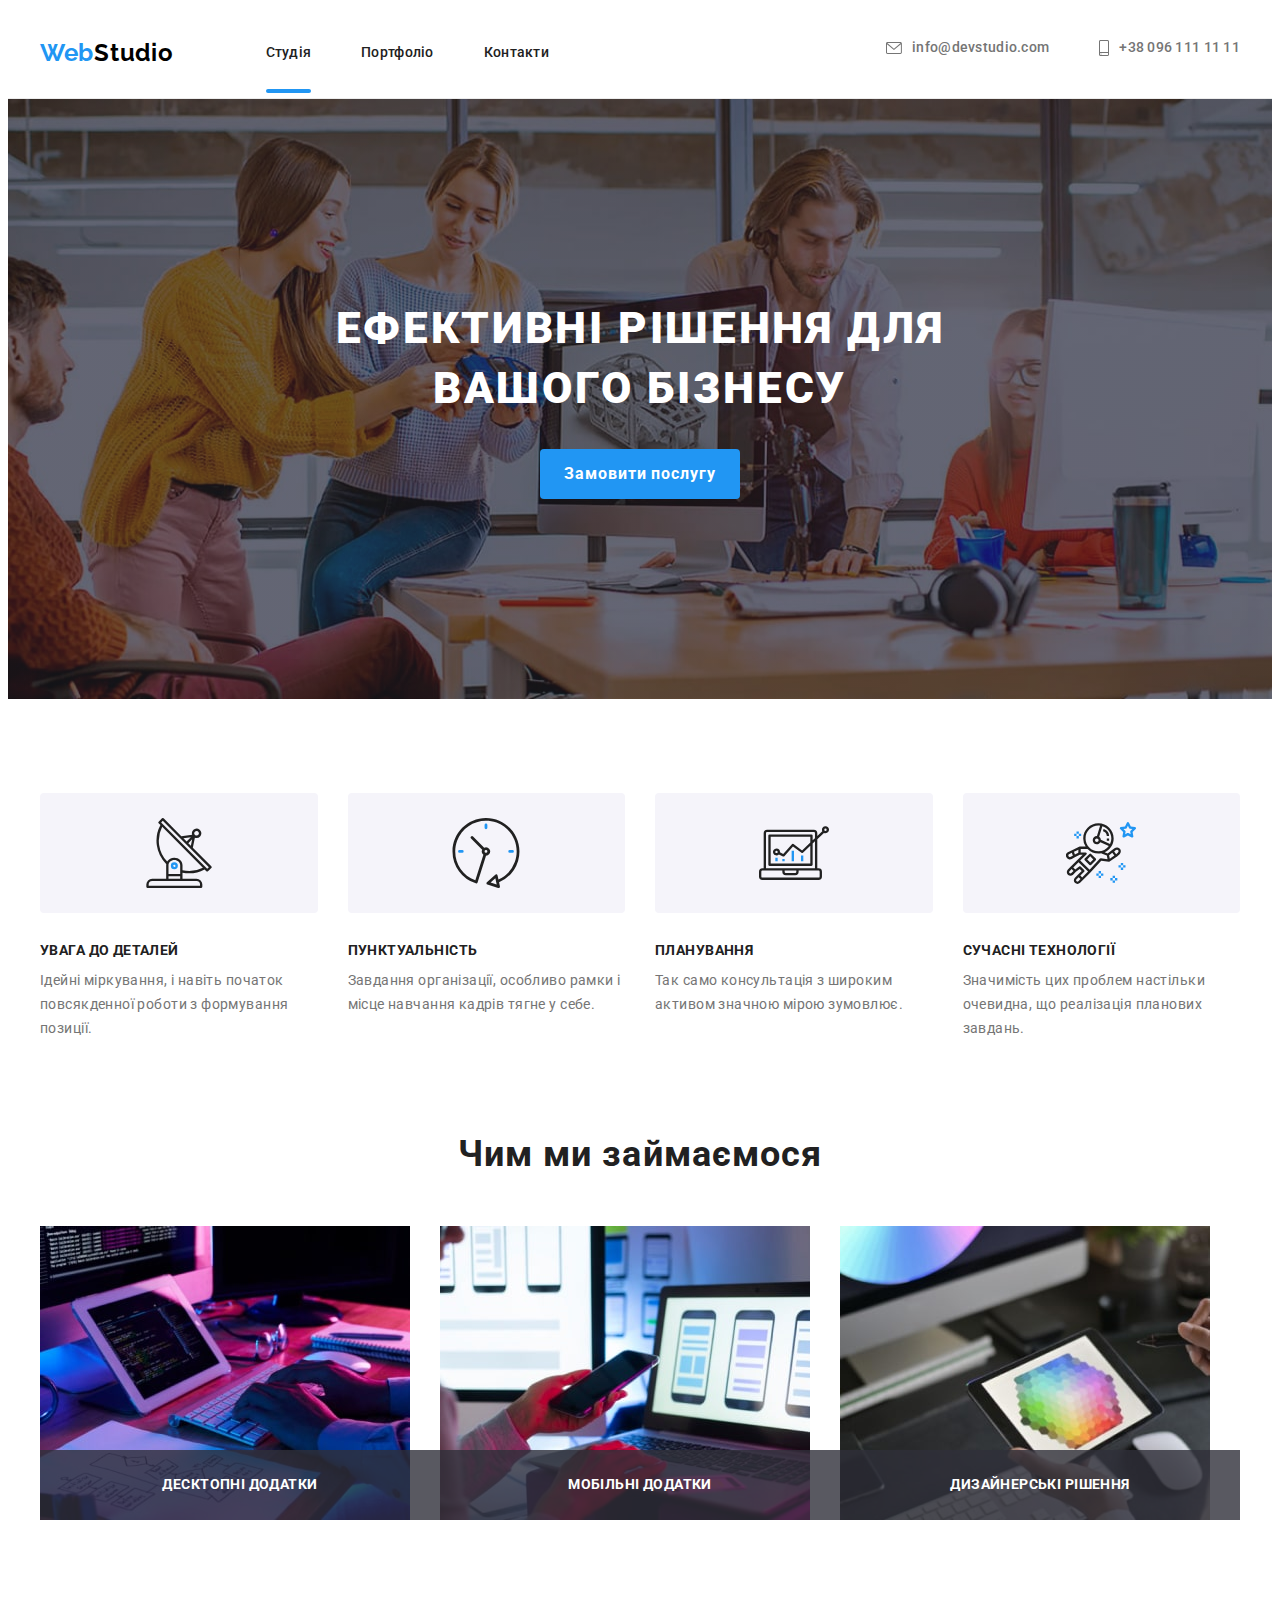
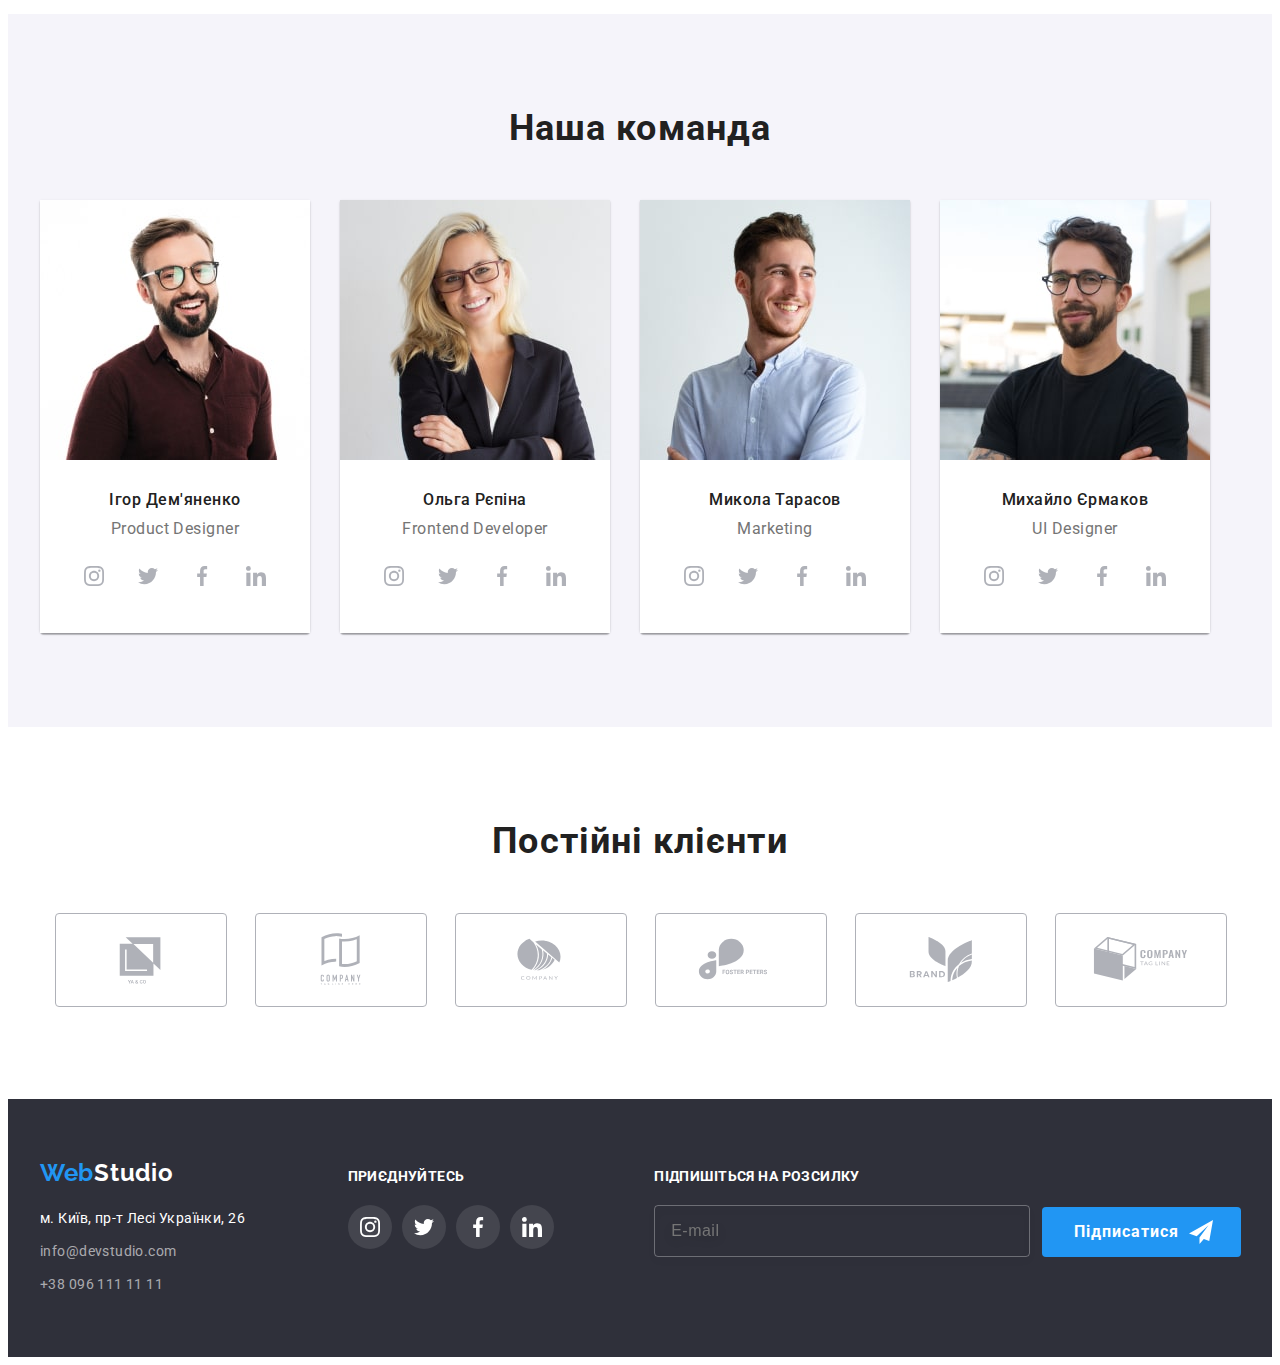
==== commit d68a3eeb: "hw8-mod4" ====
--- a/index.html
+++ b/index.html
@@ -226,23 +226,24 @@
 
               <p class="about__lable">Десктопні додатки</p>
             </li>
-            <picture>
-              <source
-                srcset="
-                  ./images/desk-about-img2.jpg        1x,
-                  ./images/desk-about-img2.jpg@2x.jpg 2x
-                "
-                media="(min-width: 1200px)"
-              />
-              <img
-                class="photo"
-                src="./images/desk-about-img2.jpg "
-                alt="Адаптація"
-                width="370"
-                height="294"
-              />
-            </picture>
+
             <li class="about__item">
+              <picture>
+                <source
+                  srcset="
+                    ./images/desk-about-img2.jpg        1x,
+                    ./images/desk-about-img2.jpg@2x.jpg 2x
+                  "
+                  media="(min-width: 1200px)"
+                />
+                <img
+                  class="photo"
+                  src="./images/desk-about-img2.jpg "
+                  alt="Адаптація"
+                  width="370"
+                  height="294"
+                />
+              </picture>
               <p class="about__lable">Мобільні додатки</p>
             </li>
             <li class="about__item">
--- a/css/main.min.css
+++ b/css/main.min.css
@@ -1 +1 @@
-:root{--primary-text-color: #757575;--title-text-color: #212121;--accent-color: #2196f3;--header-logo-color: #000000;--top-line-color: #ececec;--primary-backgraund: #ffffff;--tean-section-background: #f5f4fa;--secondary-background: #2f303a;--white-text-color: #ffffff;--background-filter-btn: #f5f4fa;--header-bg-gradient: linear-gradient( rgba(47, 48, 58, 0.4), rgba(47, 48, 58, 0.4) )}body{font-family:"Roboto",sans-serif;background:var(--primary-backgraund)}p,h1,h2,h3,h4,h5,h6{margin:0}ul{margin:0;padding-left:0}input{padding-right:0}a{text-decoration:none}.list{list-style:none}.visually-hidden{position:absolute;white-space:nowrap;width:1px;height:1px;overflow:hidden;border:0;padding:0;clip:rect(0 0 0 0);-webkit-clip-path:inset(50%);clip-path:inset(50%);margin:-1px}.no-scroll{overflow:hidden}.container{width:100%;padding-left:15px;padding-right:15px;margin:0 auto}@media screen and (min-width: 480px){.container{width:480px}}@media screen and (min-width: 768px){.container{width:768px}}@media screen and (min-width: 1200px){.container{width:1200px}}.section{padding-top:60px;padding-bottom:60px}@media screen and (min-width: 1200px){.section{padding-top:94px;padding-bottom:94px}}.photo{display:block;width:100%;max-width:100%;height:auto}.event-link{-webkit-transition-property:color;transition-property:color;-webkit-transition-duration:250ms;transition-duration:250ms;-webkit-transition-timing-function:cubic-bezier(0.4, 0, 0.2, 1);transition-timing-function:cubic-bezier(0.4, 0, 0.2, 1)}.event-link:hover,.event-link:focus{color:var(--accent-color)}.button{font-family:inherit;font-weight:700;font-size:16px;line-height:1.88;letter-spacing:.06em;color:var(--white-text-color);background-color:var(--accent-color);border-radius:4px;-webkit-transition:-webkit-box-shadow 250ms cubic-bezier(0.4, 0, 0.2, 1);transition:-webkit-box-shadow 250ms cubic-bezier(0.4, 0, 0.2, 1);transition:box-shadow 250ms cubic-bezier(0.4, 0, 0.2, 1);transition:box-shadow 250ms cubic-bezier(0.4, 0, 0.2, 1), -webkit-box-shadow 250ms cubic-bezier(0.4, 0, 0.2, 1);cursor:pointer}.button:hover,.button:focus{-webkit-box-shadow:0px 4px 4px rgba(0,0,0,.15);box-shadow:0px 4px 4px rgba(0,0,0,.15)}.social-nets{display:-webkit-box;display:-ms-flexbox;display:flex;-webkit-box-pack:center;-ms-flex-pack:center;justify-content:center;gap:10px}.social-nets__item{width:44px;height:44px}.social-nets__link{display:-webkit-box;display:-ms-flexbox;display:flex;-webkit-box-align:center;-ms-flex-align:center;align-items:center;-webkit-box-pack:center;-ms-flex-pack:center;justify-content:center;width:100%;height:100%;border-radius:50%;color:#afb1b8;-webkit-transition:background-color 250ms cubic-bezier(0.4, 0, 0.2, 1),color 250ms cubic-bezier(0.4, 0, 0.2, 1);transition:background-color 250ms cubic-bezier(0.4, 0, 0.2, 1),color 250ms cubic-bezier(0.4, 0, 0.2, 1)}.social-nets__link:hover,.social-nets__link:focus{background-color:var(--accent-color);color:var(--white-text-color)}.social-nets__icon{fill:currentColor}.page-header{border-bottom:1px solid #ececec}.page-header__body{display:-webkit-box;display:-ms-flexbox;display:flex;-webkit-box-align:center;-ms-flex-align:center;align-items:center}.logo{display:block;font-family:"Raleway",sans-serif;font-style:normal;font-weight:700;font-size:24px;line-height:1.17;letter-spacing:.03em;color:var(--accent-color)}.logo__top-element{margin-right:88px;padding-top:24px;padding-bottom:24px}@media screen and (min-width: 1200px){.logo__top-element{margin-right:92px}}.logo--dark{color:var(--header-logo-color)}.site-nav{display:none;-webkit-column-gap:50px;-moz-column-gap:50px;column-gap:50px}@media screen and (min-width: 768px){.site-nav{display:-webkit-box;display:-ms-flexbox;display:flex}}.site-nav__link{position:relative;display:block;padding-top:32px;padding-bottom:32px;font-weight:500;font-size:14px;line-height:1.14;letter-spacing:.02em;color:var(--title-text-color)}.site-nav__link::after{content:"";position:absolute;left:0;bottom:0;display:block;width:100%;height:4px;border-radius:2px;background-color:var(--accent-color);opacity:0}.current::after{opacity:1}.contacts{display:none;margin-left:96px}@media screen and (min-width: 768px){.contacts{display:-webkit-box;display:-ms-flexbox;display:flex;-ms-flex-wrap:wrap;flex-wrap:wrap}}@media screen and (min-width: 1200px){.contacts{gap:50px;margin-left:auto}}@media screen and (min-width: 768px){.contacts__item:not(:last-child){margin-bottom:10px}}@media screen and (min-width: 1200px){.contacts__item{padding-top:32px;padding-bottom:32px}}.contacts__link{display:-webkit-box;display:-ms-flexbox;display:flex;-webkit-box-align:center;-ms-flex-align:center;align-items:center;gap:10px;font-weight:500;font-size:12px;line-height:1.17;letter-spacing:.02em;color:var(--primary-text-color)}@media screen and (min-width: 1200px){.contacts__link{font-size:14px;line-height:1.14}}.contacts__icon{fill:currentColor}.mob-menu{position:fixed;top:0;left:0;background-color:#fff;width:100vw;height:100vh;z-index:1;padding-top:48px;padding-bottom:48px;padding-left:40px}.mob-menu>.container{height:100%;display:-webkit-box;display:-ms-flexbox;display:flex;-webkit-box-orient:vertical;-webkit-box-direction:normal;-ms-flex-direction:column;flex-direction:column;-webkit-box-pack:justify;-ms-flex-pack:justify;justify-content:space-between}.menu-btn{background-color:rgba(0,0,0,0);border:none;position:absolute;top:10px;right:15px}.menu-btn__open{position:absolute;top:10px;right:15px}.menu-btn__close{display:block}@media screen and (min-width: 768px){.menu-btn__close{display:none}}.menu-btn__icon{fill:var(--title-text-color);cursor:pointer;-webkit-transition:fill 250ms cubic-bezier(0.4, 0, 0.2, 1);transition:fill 250ms cubic-bezier(0.4, 0, 0.2, 1)}.menu-btn:hover>.menu-btn__icon,.menu-btn:focus>.menu-btn__icon{fill:var(--accent-color)}.mob-nav__item:not(:last-child){margin-bottom:32px}.mob-nav__link{font-weight:500;font-size:40px;line-height:1.18;letter-spacing:.02em;color:var(--title-text-color)}.mob-current{color:var(--accent-color)}.mob-contact__list:not(:last-child){margin-bottom:32px}.mob-contact__link-tel{font-weight:500;font-size:34px;line-height:1.14;letter-spacing:.02em;color:var(--accent-color)}.mob-contact__link-mail{font-weight:500;font-size:24px;line-height:1.17;letter-spacing:.02em;color:var(--primary-text-color)}.mob-soc-nets{display:-webkit-box;display:-ms-flexbox;display:flex;gap:10px}.mob-soc-nets__item:not(:last-child)::after{content:"";border:1px solid rgba(33,33,33,.2);-webkit-transform:rotate(90deg);transform:rotate(90deg);margin-left:10px}.mob-soc-nets__link{font-weight:500;font-size:18px;line-height:1.22;letter-spacing:.02em;color:var(--accent-color)}.hero{padding-top:118px;padding-bottom:118px;text-align:center;background-color:var(--secondary-background);background-image:--header-bg-gradient,url(../../images/mob-header.jpg);background-repeat:no-repeat;background-position:center;background-size:cover;margin:0 auto}@media(min-device-pixel-ratio: 2),(-webkit-min-device-pixel-ratio: 2),(min-resolution: 192dpi),(min-resolution: 2dppx){.hero{background-image:--header-bg-gradient,url(../../images/mob-header@2x.jpg)}}@media screen and (min-width: 768px){.hero{background-image:var(--header-bg-gradient),url(../../images/tab-header.jpg);padding-top:204px;padding-bottom:204px}}@media screen and (min-width: 768px)and (min-device-pixel-ratio: 2),screen and (min-width: 768px)and (-webkit-min-device-pixel-ratio: 2),screen and (min-width: 768px)and (min-resolution: 192dpi),screen and (min-width: 768px)and (min-resolution: 2dppx){.hero{background-image:--header-bg-gradient,url(../../images/tab-header@2x.jpg)}}@media screen and (min-width: 1200px){.hero{background-image:--header-bg-gradient,url(../../images/desk-header.jpg);max-width:1600px;padding-top:200px;padding-bottom:200px}}@media screen and (min-width: 1200px)and (min-device-pixel-ratio: 2),screen and (min-width: 1200px)and (-webkit-min-device-pixel-ratio: 2),screen and (min-width: 1200px)and (min-resolution: 192dpi),screen and (min-width: 1200px)and (min-resolution: 2dppx){.hero{background-image:--header-bg-gradient,url(../../images/desk-header@2x.jpg)}}.hero__titel{margin-left:auto;margin-right:auto;margin-bottom:30px;max-width:260px;font-weight:900;font-size:18px;line-height:1.62;letter-spacing:.06em;text-transform:uppercase;color:var(--white-text-color)}@media screen and (min-width: 480px){.hero__titel{font-size:26px;max-width:360px}}@media screen and (min-width: 768px){.hero__titel{font-size:26px;max-width:360px}}@media screen and (min-width: 1200px){.hero__titel{max-width:696px;font-size:44px;line-height:1.36}}.hero__btn{padding:10px 24px;font-size:12px;border:none;border-color:rgba(0,0,0,0)}@media screen and (min-width: 480px){.hero__btn{font-size:16px}}@media screen and (min-width: 768px){.skills-list{display:-webkit-box;display:-ms-flexbox;display:flex;-ms-flex-wrap:wrap;flex-wrap:wrap;gap:30px}}.skills__item{width:100%}@media screen and (min-width: 768px){.skills__item{max-width:calc((100% - 60px)/2)}}@media screen and (min-width: 1200px){.skills__item{min-width:calc((100% - 120px)/4)}}.icon-skill-comtent{display:-webkit-box;display:-ms-flexbox;display:flex;-webkit-box-pack:center;-ms-flex-pack:center;justify-content:center;-webkit-box-align:center;-ms-flex-align:center;align-items:center;height:120px;background-color:var(--tean-section-background);border-radius:4px;margin-bottom:30px}.skill-list-header{margin-bottom:10px;font-weight:700;font-size:14px;line-height:1.14;letter-spacing:.03em;text-transform:uppercase;text-align:center;color:var(--title-text-color)}@media screen and (min-width: 768px){.skill-list-header{text-align:left}}.skill-list-text{margin-bottom:30px;font-size:14px;line-height:1.71;letter-spacing:.03em;color:var(--primary-text-color)}@media screen and (min-width: 768px){.skill-list-text{margin-bottom:0}}.about{padding-top:0}.about__header{margin-bottom:50px;font-weight:700;font-size:36px;line-height:1.16;text-align:center;letter-spacing:.03em;color:var(--title-text-color)}.about__list{display:-webkit-box;display:-ms-flexbox;display:flex;-webkit-column-gap:30px;-moz-column-gap:30px;column-gap:30px}.about__item{position:relative}.about__lable{position:absolute;bottom:0;left:0;width:100%;font-weight:700;font-size:14px;line-height:1.14;text-align:center;letter-spacing:.03em;text-transform:uppercase;padding:27px 15px;color:var(--white-text-color);background-color:rgba(47,48,58,.8)}@media screen and (max-width: 1199px){.about{display:none}}.team{background:var(--tean-section-background)}.team__header{margin-bottom:30px;font-weight:700;font-size:28px;line-height:1.18;text-align:center;letter-spacing:.03em;color:var(--title-text-color)}@media screen and (min-width: 1200px){.team__header{margin-bottom:50px;font-size:36px;line-height:1.16}}.team__list{display:-webkit-box;display:-ms-flexbox;display:flex;-ms-flex-wrap:wrap;flex-wrap:wrap;gap:30px}.team__item{width:100%;-webkit-box-shadow:0px 1px 3px rgba(0,0,0,.12),0px 1px 1px rgba(0,0,0,.14),0px 2px 1px rgba(0,0,0,.2);box-shadow:0px 1px 3px rgba(0,0,0,.12),0px 1px 1px rgba(0,0,0,.14),0px 2px 1px rgba(0,0,0,.2);border-radius:0px 0px 4px 4px}@media screen and (min-width: 768px){.team__item{max-width:354px}}@media screen and (min-width: 1200px){.team__item{max-width:270px}}.team__text{padding-top:30px;padding-bottom:24px;background-color:var(--primary-backgraund)}@media screen and (min-width: 1200px){.team__text{padding-bottom:35px}}.team__member{margin-bottom:10px;font-weight:500;font-size:16px;line-height:1.19;text-align:center;letter-spacing:.03em;color:var(--title-text-color)}.team__info{margin-bottom:16px;font-size:16px;line-height:1.19;text-align:center;letter-spacing:.03em;color:var(--primary-text-color)}.clients__titel{margin-bottom:30px;font-weight:700;font-size:28px;line-height:1.18;text-align:center;letter-spacing:.03em;color:var(--title-text-color)}@media screen and (min-width: 1200px){.clients__titel{margin-bottom:50px;font-size:36px;line-height:1.16}}.clients__list{display:-webkit-box;display:-ms-flexbox;display:flex;-ms-flex-wrap:wrap;flex-wrap:wrap;-webkit-box-pack:center;-ms-flex-pack:center;justify-content:center;gap:30px}.clients__item{width:210px;height:92px}@media screen and (min-width: 768px){.clients__item{width:226px}}@media screen and (min-width: 1200px){.clients__item{width:170px}}.clients__link{display:-webkit-box;display:-ms-flexbox;display:flex;-webkit-box-align:center;-ms-flex-align:center;align-items:center;-webkit-box-pack:center;-ms-flex-pack:center;justify-content:center;width:100%;height:100%;border:1px solid #afb1b8;border-radius:4px;color:#afb1b8;-webkit-transition-property:border-color,color;transition-property:border-color,color;-webkit-transition-duration:250ms;transition-duration:250ms;-webkit-transition-timing-function:cubic-bezier(0.4, 0, 0.2, 1);transition-timing-function:cubic-bezier(0.4, 0, 0.2, 1)}.clients__link:hover,.clients__link:focus{border-color:var(--accent-color);color:var(--accent-color)}.clients__icon{fill:currentColor}.filter{display:-webkit-box;display:-ms-flexbox;display:flex;-ms-flex-wrap:wrap;flex-wrap:wrap;gap:15px 8px;margin-bottom:40px}@media screen and (min-width: 768px){.filter{-webkit-box-pack:center;-ms-flex-pack:center;justify-content:center;margin-bottom:30px}}@media screen and (min-width: 1200px){.filter{margin-bottom:50px}}.filter__btn{padding:6px 22px;background:var(--background-filter-btn);font-family:inherit;font-weight:500;font-size:16px;line-height:1.62;text-align:center;letter-spacing:.03em;color:var(--title-text-color);border-radius:4px;border-color:rgba(0,0,0,0);cursor:pointer;-webkit-transition:background-color 250ms cubic-bezier(0.4, 0, 0.2, 1),color 250ms cubic-bezier(0.4, 0, 0.2, 1),-webkit-box-shadow 250ms cubic-bezier(0.4, 0, 0.2, 1);transition:background-color 250ms cubic-bezier(0.4, 0, 0.2, 1),color 250ms cubic-bezier(0.4, 0, 0.2, 1),-webkit-box-shadow 250ms cubic-bezier(0.4, 0, 0.2, 1);transition:background-color 250ms cubic-bezier(0.4, 0, 0.2, 1),color 250ms cubic-bezier(0.4, 0, 0.2, 1),box-shadow 250ms cubic-bezier(0.4, 0, 0.2, 1);transition:background-color 250ms cubic-bezier(0.4, 0, 0.2, 1),color 250ms cubic-bezier(0.4, 0, 0.2, 1),box-shadow 250ms cubic-bezier(0.4, 0, 0.2, 1),-webkit-box-shadow 250ms cubic-bezier(0.4, 0, 0.2, 1)}.filter__btn:hover,.filter__btn:focus{background-color:var(--accent-color);color:var(--white-text-color);-webkit-box-shadow:0px 3px 1px rgba(0,0,0,.1),0px 1px 2px rgba(0,0,0,.08),0px 2px 2px rgba(0,0,0,.12);box-shadow:0px 3px 1px rgba(0,0,0,.1),0px 1px 2px rgba(0,0,0,.08),0px 2px 2px rgba(0,0,0,.12)}.card{display:-webkit-box;display:-ms-flexbox;display:flex;-ms-flex-wrap:wrap;flex-wrap:wrap;gap:30px;-webkit-box-orient:vertical;-webkit-box-direction:normal;-ms-flex-direction:column;flex-direction:column}@media screen and (min-width: 768px){.card{-webkit-box-orient:horizontal;-webkit-box-direction:normal;-ms-flex-direction:row;flex-direction:row}}@media screen and (min-width: 1200px){.card{min-width:calc(33.3333333333% - 90px)}}.card__item{-webkit-transition-property:-webkit-box-shadow;transition-property:-webkit-box-shadow;transition-property:box-shadow;transition-property:box-shadow, -webkit-box-shadow;-webkit-transition-duration:250ms;transition-duration:250ms;-webkit-transition-timing-function:cubic-bezier(0.4, 0, 0.2, 1);transition-timing-function:cubic-bezier(0.4, 0, 0.2, 1)}@media screen and (min-width: 768px){.card__item{width:calc(50% - 15px);display:-webkit-box;display:-ms-flexbox;display:flex;-webkit-box-orient:vertical;-webkit-box-direction:normal;-ms-flex-direction:column;flex-direction:column}}@media screen and (min-width: 1200px){.card__item{width:calc((100% - 60px)/3)}}.card__item:hover{-webkit-box-shadow:0px 1px 1px rgba(0,0,0,.12),0px 4px 4px rgba(0,0,0,.06),1px 4px 6px rgba(0,0,0,.16);box-shadow:0px 1px 1px rgba(0,0,0,.12),0px 4px 4px rgba(0,0,0,.06),1px 4px 6px rgba(0,0,0,.16)}.card__text{border:1px solid #eee;padding:20px 24px}@media screen and (min-width: 768px){.card__text{-webkit-box-flex:1;-ms-flex-positive:1;flex-grow:1}}.card__pos-titel{margin-bottom:4px;font-weight:700;font-size:18px;line-height:2;letter-spacing:.06em;color:var(--title-text-color)}.card__group-titel{font-size:16px;line-height:1.88;letter-spacing:.03em;color:var(--primary-text-color)}.hint{position:relative;overflow:hidden}.hint__text{height:100%;position:absolute;left:0;top:0;padding:63px 24px;font-size:18px;line-height:1.56;letter-spacing:.03em;color:#fff;background-color:rgba(33,150,243,.9);-webkit-transform:translateY(100%);transform:translateY(100%);-webkit-transition-property:-webkit-transform;transition-property:-webkit-transform;transition-property:transform;transition-property:transform, -webkit-transform;-webkit-transition-duration:250ms;transition-duration:250ms;-webkit-transition-timing-function:cubic-bezier(0.4, 0, 0.2, 1);transition-timing-function:cubic-bezier(0.4, 0, 0.2, 1)}.card__item:hover .hint__text{-webkit-transform:translateY(0%);transform:translateY(0%)}.footer-pege{padding-top:60px;padding-bottom:60px;background:var(--secondary-background)}.footer-pege__element{display:-webkit-box;display:-ms-flexbox;display:flex;-ms-flex-wrap:wrap;flex-wrap:wrap;gap:60px}@media screen and (min-width: 768px){.footer-pege__element{gap:0px}}@media screen and (min-width: 1200px){.footer-pege__element{-webkit-box-align:baseline;-ms-flex-align:baseline;align-items:baseline;-ms-flex-wrap:nowrap;flex-wrap:nowrap}}.footer-address-wrap{width:100%;text-align:center}@media screen and (min-width: 768px){.footer-address-wrap{width:50%}}@media screen and (min-width: 1200px){.footer-address-wrap{width:calc((50% - 45px)/2);margin-right:30px;text-align:left}}.logo__bottom-element{margin-bottom:20px}.logo--light{color:var(--white-text-color)}.contacts-list__item:not(:last-child){margin-bottom:9px}.contacts-list__link{display:block;font-style:normal;font-size:14px;line-height:1.71;letter-spacing:.03em;color:var(--white-text-color)}.color--grey{color:rgba(255,255,255,.6)}.footer-soc-wrap{width:100%;text-align:center}@media screen and (min-width: 768px){.footer-soc-wrap{width:50%}}@media screen and (min-width: 1200px){.footer-soc-wrap{width:calc((50% - 45px)/2);margin-right:30px;text-align:left}}.footer-soc-wrap__titel{font-weight:700;font-size:14px;line-height:1.14;letter-spacing:.03em;text-transform:uppercase;color:var(--white-text-color);margin-bottom:20px}@media screen and (min-width: 1200px){.footer-social-nets{-webkit-box-pack:start;-ms-flex-pack:start;justify-content:start}}.footer-social-nets__link{background-color:rgba(255,255,255,.1);color:var(--white-text-color)}.form-subscribe{display:-webkit-box;display:-ms-flexbox;display:flex;-ms-flex-wrap:wrap;flex-wrap:wrap;gap:20px;-webkit-box-align:end;-ms-flex-align:end;align-items:flex-end;width:100%;-webkit-box-pack:center;-ms-flex-pack:center;justify-content:center;text-align:center}@media screen and (min-width: 768px){.form-subscribe{margin-top:60px}}@media screen and (min-width: 1200px){.form-subscribe{width:calc(50% - 15px);margin-top:0px;gap:12px;-ms-flex-wrap:nowrap;flex-wrap:nowrap}}.subscribe{width:100%}@media screen and (min-width: 1200px){.subscribe{gap:12px}}.subscribe__lable{display:block;margin-bottom:20px;font-weight:700;font-size:14px;line-height:1.14;letter-spacing:.03em;text-transform:uppercase;color:var(--white-text-color)}@media screen and (min-width: 1200px){.subscribe__lable{text-align:left}}.subscribe__input{display:-webkit-box;display:-ms-flexbox;display:flex;-webkit-box-align:center;-ms-flex-align:center;align-items:center;width:100%;padding-left:16px;padding-top:15px;padding-bottom:15px;font-size:16px;line-height:1.25;letter-spacing:.03em;color:rgba(255,255,255,.6);border:1px solid rgba(255,255,255,.3);-webkit-filter:drop-shadow(0px 4px 4px rgba(0, 0, 0, 0.15));filter:drop-shadow(0px 4px 4px rgba(0, 0, 0, 0.15));border-radius:4px;background-color:rgba(0,0,0,0)}@media screen and (min-width: 768px){.subscribe__input{width:450px;margin:0 auto}}@media screen and (min-width: 1200px){.subscribe__input{width:358px}}.subscribe__button{display:-webkit-box;display:-ms-flexbox;display:flex;-webkit-box-pack:center;-ms-flex-pack:center;justify-content:center;-webkit-box-align:center;-ms-flex-align:center;align-items:center;padding:10px 28px;border:none}.button__text{padding-left:4px;margin-right:10px}.button__icon{fill:#fff}.modal-backdrop{position:fixed;top:0;left:0;width:100%;height:100%;background-color:rgba(0,0,0,.2);-webkit-transition-property:opacity,visibility;transition-property:opacity,visibility;-webkit-transition-duration:250ms;transition-duration:250ms;-webkit-transition-timing-function:cubic-bezier(0.4, 0, 0.2, 1);transition-timing-function:cubic-bezier(0.4, 0, 0.2, 1)}.modal-backdrop{-webkit-transition-property:opacity,visibility;transition-property:opacity,visibility;-webkit-transition-duration:250ms;transition-duration:250ms;-webkit-transition-timing-function:cubic-bezier(0.4, 0, 0.2, 1);transition-timing-function:cubic-bezier(0.4, 0, 0.2, 1)}.modal{position:absolute;width:300px;padding:40px;top:50%;left:50%;-webkit-transform:translate(-50%, -50%) scale(1);transform:translate(-50%, -50%) scale(1);background-color:#fff;-webkit-box-shadow:0px 1px 3px rgba(0,0,0,.12),0px 1px 1px rgba(0,0,0,.14),0px 2px 1px rgba(0,0,0,.2);box-shadow:0px 1px 3px rgba(0,0,0,.12),0px 1px 1px rgba(0,0,0,.14),0px 2px 1px rgba(0,0,0,.2);border-radius:4px;-webkit-transition-property:-webkit-transform;transition-property:-webkit-transform;transition-property:transform;transition-property:transform, -webkit-transform;-webkit-transition-duration:250ms;transition-duration:250ms;-webkit-transition-timing-function:cubic-bezier(0.4, 0, 0.2, 1);transition-timing-function:cubic-bezier(0.4, 0, 0.2, 1)}@media screen and (min-width: 480px){.modal{width:450px}}@media screen and (min-width: 768px){.modal{gap:0px}}@media screen and (min-width: 1200px){.modal{width:528px;min-height:581px}}.modal-backdrop.is-hidden .modal{-webkit-transform:translate(-50%, -50%) scale(0);transform:translate(-50%, -50%) scale(0)}.modal-close{position:absolute;top:8px;right:8px;display:-webkit-box;display:-ms-flexbox;display:flex;-webkit-box-pack:center;-ms-flex-pack:center;justify-content:center;-webkit-box-align:center;-ms-flex-align:center;align-items:center;width:30px;height:30px;border:1px solid rgba(0,0,0,.1);border-radius:50%;background-color:rgba(0,0,0,0);cursor:pointer}.icon-close{fill:#000;-webkit-transition:fill 250ms cubic-bezier(0.4, 0, 0.2, 1);transition:fill 250ms cubic-bezier(0.4, 0, 0.2, 1)}.modal-close:hover>.icon-close,.modal-close:focus>.icon-close{fill:var(--accent-color)}.is-hidden{opacity:0;visibility:hidden;pointer-events:none}.modal-titel{margin-bottom:12px;font-weight:700;font-size:20px;line-height:1.5;text-align:center;letter-spacing:.03em;color:var(--title-text-color)}@media screen and (min-width: 1200px){.modal-titel{line-height:1.15}}.modal-input-wrap{position:relative;margin-bottom:10px}.modal-input-lable{display:block;margin-bottom:4px;font-size:12px;line-height:1.16;letter-spacing:.01em;color:var(--primary-text-color)}.modal-form-input{width:100%;padding-top:9px;padding-bottom:9px;padding-left:42px;border:1px solid rgba(33,33,33,.2);border-radius:4px;-webkit-transition:border-color 250ms cubic-bezier(0.4, 0, 0.2, 1);transition:border-color 250ms cubic-bezier(0.4, 0, 0.2, 1)}.modal-form-input:hover,.modal-form-input:focus{border-color:var(--accent-color)}.icon-form{position:absolute;top:50%;-webkit-transform:translateY(-50%);transform:translateY(-50%);left:12px;-webkit-transition:fill 250ms cubic-bezier(0.4, 0, 0.2, 1);transition:fill 250ms cubic-bezier(0.4, 0, 0.2, 1)}.modal-form-input:hover+.icon-form,.modal-form-input:focus+.icon-form{fill:var(--accent-color)}.modal-form-area{padding:12px 16px;width:100%;min-height:120px;margin-bottom:20px;resize:none;border:1px solid rgba(33,33,33,.2);border-radius:4px;-webkit-transition:border-color 250ms cubic-bezier(0.4, 0, 0.2, 1);transition:border-color 250ms cubic-bezier(0.4, 0, 0.2, 1)}.modal-form-area::-webkit-input-placeholder{font-size:12px;line-height:1.16;letter-spacing:.01em;color:rgba(117,117,117,.5)}.modal-form-area::-moz-placeholder{font-size:12px;line-height:1.16;letter-spacing:.01em;color:rgba(117,117,117,.5)}.modal-form-area:-ms-input-placeholder{font-size:12px;line-height:1.16;letter-spacing:.01em;color:rgba(117,117,117,.5)}.modal-form-area::-ms-input-placeholder{font-size:12px;line-height:1.16;letter-spacing:.01em;color:rgba(117,117,117,.5)}.modal-form-area::placeholder{font-size:12px;line-height:1.16;letter-spacing:.01em;color:rgba(117,117,117,.5)}.modal-form-area:hover,.modal-form-area:focus{border-color:var(--accent-color)}.modal-check-lable{display:-webkit-box;display:-ms-flexbox;display:flex;font-size:12px;line-height:1.17;letter-spacing:.03em;color:var(--primary-text-color);-webkit-box-pack:center;-ms-flex-pack:center;justify-content:center}@media screen and (min-width: 1200px){.modal-check-lable{font-size:14px;line-height:1.71}}.policy-contract{-webkit-text-decoration-line:underline;text-decoration-line:underline;color:var(--accent-color)}.check-wrap{margin-bottom:30px}.user-checking{display:-webkit-box;display:-ms-flexbox;display:flex;-webkit-box-align:center;-ms-flex-align:center;align-items:center;-webkit-box-pack:center;-ms-flex-pack:center;justify-content:center;margin-right:7px;width:16px;height:15px;border:2px solid #212121;border-radius:2px;-webkit-transition:background-color 250ms cubic-bezier(0.4, 0, 0.2, 1),border 250ms cubic-bezier(0.4, 0, 0.2, 1);transition:background-color 250ms cubic-bezier(0.4, 0, 0.2, 1),border 250ms cubic-bezier(0.4, 0, 0.2, 1);cursor:pointer}.icon-check-true{fill:rgba(0,0,0,0);-webkit-transition:fill 250ms cubic-bezier(0.4, 0, 0.2, 1);transition:fill 250ms cubic-bezier(0.4, 0, 0.2, 1)}.modal-form-check:checked+.modal-check-lable .user-checking{background-color:#2196f3;border:none}.modal-form-check:checked+.modal-check-lable .icon-check-true{fill:#fff}.btn-modal{display:block;margin:0 auto;text-align:center;padding:10px 52px;font-weight:700;font-size:16px;line-height:1.88;letter-spacing:.06em;color:#fff;background-color:var(--accent-color);border-radius:4px;border:none;-webkit-transition:-webkit-box-shadow 250ms cubic-bezier(0.4, 0, 0.2, 1);transition:-webkit-box-shadow 250ms cubic-bezier(0.4, 0, 0.2, 1);transition:box-shadow 250ms cubic-bezier(0.4, 0, 0.2, 1);transition:box-shadow 250ms cubic-bezier(0.4, 0, 0.2, 1), -webkit-box-shadow 250ms cubic-bezier(0.4, 0, 0.2, 1);cursor:pointer}.btn-modal:hover,.btn-modal:focus{-webkit-box-shadow:0px 4px 4px rgba(0,0,0,.15);box-shadow:0px 4px 4px rgba(0,0,0,.15)}/*# sourceMappingURL=main.min.css.map */+:root{--primary-text-color: #757575;--title-text-color: #212121;--accent-color: #2196f3;--header-logo-color: #000000;--top-line-color: #ececec;--primary-backgraund: #ffffff;--tean-section-background: #f5f4fa;--secondary-background: #2f303a;--white-text-color: #ffffff;--background-filter-btn: #f5f4fa;--header-bg-gradient: linear-gradient( rgba(47, 48, 58, 0.4), rgba(47, 48, 58, 0.4) )}body{font-family:"Roboto",sans-serif;background:var(--primary-backgraund)}p,h1,h2,h3,h4,h5,h6{margin:0}ul{margin:0;padding-left:0}input{padding-right:0}a{text-decoration:none}.list{list-style:none}.visually-hidden{position:absolute;white-space:nowrap;width:1px;height:1px;overflow:hidden;border:0;padding:0;clip:rect(0 0 0 0);-webkit-clip-path:inset(50%);clip-path:inset(50%);margin:-1px}.no-scroll{overflow:hidden}.container{width:100%;padding-left:15px;padding-right:15px;margin:0 auto}@media screen and (min-width: 480px){.container{width:480px}}@media screen and (min-width: 768px){.container{width:768px}}@media screen and (min-width: 1200px){.container{width:1200px}}.section{padding-top:60px;padding-bottom:60px}@media screen and (min-width: 1200px){.section{padding-top:94px;padding-bottom:94px}}.photo{display:block;width:100%;max-width:100%;height:auto}.event-link{-webkit-transition-property:color;transition-property:color;-webkit-transition-duration:250ms;transition-duration:250ms;-webkit-transition-timing-function:cubic-bezier(0.4, 0, 0.2, 1);transition-timing-function:cubic-bezier(0.4, 0, 0.2, 1)}.event-link:hover,.event-link:focus{color:var(--accent-color)}.button{font-family:inherit;font-weight:700;font-size:16px;line-height:1.88;letter-spacing:.06em;color:var(--white-text-color);background-color:var(--accent-color);border-radius:4px;-webkit-transition:-webkit-box-shadow 250ms cubic-bezier(0.4, 0, 0.2, 1);transition:-webkit-box-shadow 250ms cubic-bezier(0.4, 0, 0.2, 1);transition:box-shadow 250ms cubic-bezier(0.4, 0, 0.2, 1);transition:box-shadow 250ms cubic-bezier(0.4, 0, 0.2, 1), -webkit-box-shadow 250ms cubic-bezier(0.4, 0, 0.2, 1);cursor:pointer}.button:hover,.button:focus{-webkit-box-shadow:0px 4px 4px rgba(0,0,0,.15);box-shadow:0px 4px 4px rgba(0,0,0,.15)}.social-nets{display:-webkit-box;display:-ms-flexbox;display:flex;-webkit-box-pack:center;-ms-flex-pack:center;justify-content:center;gap:10px}.social-nets__item{width:44px;height:44px}.social-nets__link{display:-webkit-box;display:-ms-flexbox;display:flex;-webkit-box-align:center;-ms-flex-align:center;align-items:center;-webkit-box-pack:center;-ms-flex-pack:center;justify-content:center;width:100%;height:100%;border-radius:50%;color:#afb1b8;-webkit-transition:background-color 250ms cubic-bezier(0.4, 0, 0.2, 1),color 250ms cubic-bezier(0.4, 0, 0.2, 1);transition:background-color 250ms cubic-bezier(0.4, 0, 0.2, 1),color 250ms cubic-bezier(0.4, 0, 0.2, 1)}.social-nets__link:hover,.social-nets__link:focus{background-color:var(--accent-color);color:var(--white-text-color)}.social-nets__icon{fill:currentColor}.page-header{border-bottom:1px solid #ececec}.page-header__body{display:-webkit-box;display:-ms-flexbox;display:flex;-webkit-box-align:center;-ms-flex-align:center;align-items:center}.logo{display:block;font-family:"Raleway",sans-serif;font-style:normal;font-weight:700;font-size:24px;line-height:1.17;letter-spacing:.03em;color:var(--accent-color)}.logo__top-element{margin-right:88px;padding-top:24px;padding-bottom:24px}@media screen and (min-width: 1200px){.logo__top-element{margin-right:92px}}.logo--dark{color:var(--header-logo-color)}.site-nav{display:none;-webkit-column-gap:50px;-moz-column-gap:50px;column-gap:50px}@media screen and (min-width: 768px){.site-nav{display:-webkit-box;display:-ms-flexbox;display:flex}}.site-nav__link{position:relative;display:block;padding-top:32px;padding-bottom:32px;font-weight:500;font-size:14px;line-height:1.14;letter-spacing:.02em;color:var(--title-text-color)}.site-nav__link::after{content:"";position:absolute;left:0;bottom:0;display:block;width:100%;height:4px;border-radius:2px;background-color:var(--accent-color);opacity:0}.current::after{opacity:1}.contacts{display:none;margin-left:96px}@media screen and (min-width: 768px){.contacts{display:-webkit-box;display:-ms-flexbox;display:flex;-ms-flex-wrap:wrap;flex-wrap:wrap}}@media screen and (min-width: 1200px){.contacts{gap:50px;margin-left:auto}}@media screen and (min-width: 768px){.contacts__item:not(:last-child){margin-bottom:10px}}@media screen and (min-width: 1200px){.contacts__item{padding-top:32px;padding-bottom:32px}}.contacts__link{display:-webkit-box;display:-ms-flexbox;display:flex;-webkit-box-align:center;-ms-flex-align:center;align-items:center;gap:10px;font-weight:500;font-size:12px;line-height:1.17;letter-spacing:.02em;color:var(--primary-text-color)}@media screen and (min-width: 1200px){.contacts__link{font-size:14px;line-height:1.14}}.contacts__icon{fill:currentColor}.mob-menu{position:fixed;top:0;left:0;background-color:#fff;width:100vw;height:100vh;z-index:1;padding-top:48px;padding-bottom:48px;padding-left:40px}.mob-menu>.container{height:100%;display:-webkit-box;display:-ms-flexbox;display:flex;-webkit-box-orient:vertical;-webkit-box-direction:normal;-ms-flex-direction:column;flex-direction:column;-webkit-box-pack:justify;-ms-flex-pack:justify;justify-content:space-between}.menu-btn{background-color:rgba(0,0,0,0);border:none;position:absolute;top:10px;right:15px}.menu-btn__open{position:absolute;top:10px;right:15px}.menu-btn__close{display:block}@media screen and (min-width: 768px){.menu-btn__close{display:none}}.menu-btn__icon{fill:var(--title-text-color);cursor:pointer;-webkit-transition:fill 250ms cubic-bezier(0.4, 0, 0.2, 1);transition:fill 250ms cubic-bezier(0.4, 0, 0.2, 1)}.menu-btn:hover>.menu-btn__icon,.menu-btn:focus>.menu-btn__icon{fill:var(--accent-color)}.mob-nav__item:not(:last-child){margin-bottom:32px}.mob-nav__link{font-weight:500;font-size:40px;line-height:1.18;letter-spacing:.02em;color:var(--title-text-color)}.mob-current{color:var(--accent-color)}.mob-contact__list:not(:last-child){margin-bottom:32px}.mob-contact__link-tel{font-weight:500;font-size:34px;line-height:1.14;letter-spacing:.02em;color:var(--accent-color)}.mob-contact__link-mail{font-weight:500;font-size:24px;line-height:1.17;letter-spacing:.02em;color:var(--primary-text-color)}.mob-soc-nets{display:-webkit-box;display:-ms-flexbox;display:flex;gap:10px}.mob-soc-nets__item:not(:last-child)::after{content:"";border:1px solid rgba(33,33,33,.2);-webkit-transform:rotate(90deg);transform:rotate(90deg);margin-left:10px}.mob-soc-nets__link{font-weight:500;font-size:18px;line-height:1.22;letter-spacing:.02em;color:var(--accent-color)}.hero{padding-top:118px;padding-bottom:118px;text-align:center;background-color:var(--secondary-background);background-image:var(--header-bg-gradient),url(../images/mob-header.jpg);background-repeat:no-repeat;background-position:center;background-size:cover;margin:0 auto}@media(min-device-pixel-ratio: 2),(-webkit-min-device-pixel-ratio: 2),(min-resolution: 192dpi),(min-resolution: 2dppx){.hero{background-image:var(--header-bg-gradient),url(../images/mob-header@2x.jpg)}}@media screen and (min-width: 768px){.hero{background-image:var(--header-bg-gradient),url(../images/tab-header.jpg);padding-top:204px;padding-bottom:204px}}@media screen and (min-width: 768px)and (min-device-pixel-ratio: 2),screen and (min-width: 768px)and (-webkit-min-device-pixel-ratio: 2),screen and (min-width: 768px)and (min-resolution: 192dpi),screen and (min-width: 768px)and (min-resolution: 2dppx){.hero{background-image:var(--header-bg-gradient) t,url(../images/tab-header@2x.jpg)}}@media screen and (min-width: 1200px){.hero{background-image:var(--header-bg-gradient),url(../images/desk-header.jpg);max-width:1600px;padding-top:200px;padding-bottom:200px}}@media screen and (min-width: 1200px)and (min-device-pixel-ratio: 2),screen and (min-width: 1200px)and (-webkit-min-device-pixel-ratio: 2),screen and (min-width: 1200px)and (min-resolution: 192dpi),screen and (min-width: 1200px)and (min-resolution: 2dppx){.hero{background-image:var(--header-bg-gradient),url(../images/desk-header@2x.jpg)}}.hero__titel{margin-left:auto;margin-right:auto;margin-bottom:30px;max-width:260px;font-weight:900;font-size:18px;line-height:1.62;letter-spacing:.06em;text-transform:uppercase;color:var(--white-text-color)}@media screen and (min-width: 480px){.hero__titel{font-size:26px;max-width:360px}}@media screen and (min-width: 768px){.hero__titel{font-size:26px;max-width:360px}}@media screen and (min-width: 1200px){.hero__titel{max-width:696px;font-size:44px;line-height:1.36}}.hero__btn{padding:10px 24px;font-size:12px;border:none;border-color:rgba(0,0,0,0)}@media screen and (min-width: 480px){.hero__btn{font-size:16px}}@media screen and (min-width: 768px){.skills-list{display:-webkit-box;display:-ms-flexbox;display:flex;-ms-flex-wrap:wrap;flex-wrap:wrap;gap:30px}}@media screen and (min-width: 1200px){.skills-list{-ms-flex-wrap:nowrap;flex-wrap:nowrap}}.skills__item{width:100%}@media screen and (min-width: 768px){.skills__item{max-width:calc((100% - 60px)/2)}}@media screen and (min-width: 1200px){.skills__item{min-width:calc((100% - 90px)/4)}}.icon-skill-comtent{display:-webkit-box;display:-ms-flexbox;display:flex;-webkit-box-pack:center;-ms-flex-pack:center;justify-content:center;-webkit-box-align:center;-ms-flex-align:center;align-items:center;height:120px;background-color:var(--tean-section-background);border-radius:4px;margin-bottom:30px}.skill-list-header{margin-bottom:10px;font-weight:700;font-size:14px;line-height:1.14;letter-spacing:.03em;text-transform:uppercase;text-align:center;color:var(--title-text-color)}@media screen and (min-width: 768px){.skill-list-header{text-align:left}}.skill-list-text{margin-bottom:30px;font-size:14px;line-height:1.71;letter-spacing:.03em;color:var(--primary-text-color)}@media screen and (min-width: 768px){.skill-list-text{margin-bottom:0}}.about{padding-top:0}.about__header{margin-bottom:50px;font-weight:700;font-size:36px;line-height:1.16;text-align:center;letter-spacing:.03em;color:var(--title-text-color)}.about__list{display:-webkit-box;display:-ms-flexbox;display:flex;-webkit-column-gap:30px;-moz-column-gap:30px;column-gap:30px}.about__item{position:relative}.about__lable{position:absolute;bottom:0;left:0;width:100%;font-weight:700;font-size:14px;line-height:1.14;text-align:center;letter-spacing:.03em;text-transform:uppercase;padding:27px 15px;color:var(--white-text-color);background-color:rgba(47,48,58,.8)}@media screen and (max-width: 1199px){.about{display:none}}.team{background:var(--tean-section-background)}.team__header{margin-bottom:30px;font-weight:700;font-size:28px;line-height:1.18;text-align:center;letter-spacing:.03em;color:var(--title-text-color)}@media screen and (min-width: 1200px){.team__header{margin-bottom:50px;font-size:36px;line-height:1.16}}.team__list{display:-webkit-box;display:-ms-flexbox;display:flex;-ms-flex-wrap:wrap;flex-wrap:wrap;gap:30px}.team__item{width:100%;-webkit-box-shadow:0px 1px 3px rgba(0,0,0,.12),0px 1px 1px rgba(0,0,0,.14),0px 2px 1px rgba(0,0,0,.2);box-shadow:0px 1px 3px rgba(0,0,0,.12),0px 1px 1px rgba(0,0,0,.14),0px 2px 1px rgba(0,0,0,.2);border-radius:0px 0px 4px 4px}@media screen and (min-width: 768px){.team__item{max-width:354px}}@media screen and (min-width: 1200px){.team__item{max-width:270px}}.team__text{padding-top:30px;padding-bottom:24px;background-color:var(--primary-backgraund)}@media screen and (min-width: 1200px){.team__text{padding-bottom:35px}}.team__member{margin-bottom:10px;font-weight:500;font-size:16px;line-height:1.19;text-align:center;letter-spacing:.03em;color:var(--title-text-color)}.team__info{margin-bottom:16px;font-size:16px;line-height:1.19;text-align:center;letter-spacing:.03em;color:var(--primary-text-color)}.clients__titel{margin-bottom:30px;font-weight:700;font-size:28px;line-height:1.18;text-align:center;letter-spacing:.03em;color:var(--title-text-color)}@media screen and (min-width: 1200px){.clients__titel{margin-bottom:50px;font-size:36px;line-height:1.16}}.clients__list{display:-webkit-box;display:-ms-flexbox;display:flex;-ms-flex-wrap:wrap;flex-wrap:wrap;-webkit-box-pack:center;-ms-flex-pack:center;justify-content:center;gap:30px}.clients__item{width:210px;height:92px}@media screen and (min-width: 768px){.clients__item{width:226px}}@media screen and (min-width: 1200px){.clients__item{width:170px}}.clients__link{display:-webkit-box;display:-ms-flexbox;display:flex;-webkit-box-align:center;-ms-flex-align:center;align-items:center;-webkit-box-pack:center;-ms-flex-pack:center;justify-content:center;width:100%;height:100%;border:1px solid #afb1b8;border-radius:4px;color:#afb1b8;-webkit-transition-property:border-color,color;transition-property:border-color,color;-webkit-transition-duration:250ms;transition-duration:250ms;-webkit-transition-timing-function:cubic-bezier(0.4, 0, 0.2, 1);transition-timing-function:cubic-bezier(0.4, 0, 0.2, 1)}.clients__link:hover,.clients__link:focus{border-color:var(--accent-color);color:var(--accent-color)}.clients__icon{fill:currentColor}.filter{display:-webkit-box;display:-ms-flexbox;display:flex;-ms-flex-wrap:wrap;flex-wrap:wrap;gap:15px 8px;margin-bottom:40px}@media screen and (min-width: 768px){.filter{-webkit-box-pack:center;-ms-flex-pack:center;justify-content:center;margin-bottom:30px}}@media screen and (min-width: 1200px){.filter{margin-bottom:50px}}.filter__btn{padding:6px 22px;background:var(--background-filter-btn);font-family:inherit;font-weight:500;font-size:16px;line-height:1.62;text-align:center;letter-spacing:.03em;color:var(--title-text-color);border-radius:4px;border-color:rgba(0,0,0,0);cursor:pointer;-webkit-transition:background-color 250ms cubic-bezier(0.4, 0, 0.2, 1),color 250ms cubic-bezier(0.4, 0, 0.2, 1),-webkit-box-shadow 250ms cubic-bezier(0.4, 0, 0.2, 1);transition:background-color 250ms cubic-bezier(0.4, 0, 0.2, 1),color 250ms cubic-bezier(0.4, 0, 0.2, 1),-webkit-box-shadow 250ms cubic-bezier(0.4, 0, 0.2, 1);transition:background-color 250ms cubic-bezier(0.4, 0, 0.2, 1),color 250ms cubic-bezier(0.4, 0, 0.2, 1),box-shadow 250ms cubic-bezier(0.4, 0, 0.2, 1);transition:background-color 250ms cubic-bezier(0.4, 0, 0.2, 1),color 250ms cubic-bezier(0.4, 0, 0.2, 1),box-shadow 250ms cubic-bezier(0.4, 0, 0.2, 1),-webkit-box-shadow 250ms cubic-bezier(0.4, 0, 0.2, 1)}.filter__btn:hover,.filter__btn:focus{background-color:var(--accent-color);color:var(--white-text-color);-webkit-box-shadow:0px 3px 1px rgba(0,0,0,.1),0px 1px 2px rgba(0,0,0,.08),0px 2px 2px rgba(0,0,0,.12);box-shadow:0px 3px 1px rgba(0,0,0,.1),0px 1px 2px rgba(0,0,0,.08),0px 2px 2px rgba(0,0,0,.12)}.card{display:-webkit-box;display:-ms-flexbox;display:flex;-ms-flex-wrap:wrap;flex-wrap:wrap;gap:30px;-webkit-box-orient:vertical;-webkit-box-direction:normal;-ms-flex-direction:column;flex-direction:column}@media screen and (min-width: 768px){.card{-webkit-box-orient:horizontal;-webkit-box-direction:normal;-ms-flex-direction:row;flex-direction:row}}@media screen and (min-width: 1200px){.card{min-width:calc(33.3333333333% - 90px)}}.card__item{-webkit-transition-property:-webkit-box-shadow;transition-property:-webkit-box-shadow;transition-property:box-shadow;transition-property:box-shadow, -webkit-box-shadow;-webkit-transition-duration:250ms;transition-duration:250ms;-webkit-transition-timing-function:cubic-bezier(0.4, 0, 0.2, 1);transition-timing-function:cubic-bezier(0.4, 0, 0.2, 1)}@media screen and (min-width: 768px){.card__item{width:calc(50% - 15px);display:-webkit-box;display:-ms-flexbox;display:flex;-webkit-box-orient:vertical;-webkit-box-direction:normal;-ms-flex-direction:column;flex-direction:column}}@media screen and (min-width: 1200px){.card__item{width:calc((100% - 60px)/3)}}.card__item:hover{-webkit-box-shadow:0px 1px 1px rgba(0,0,0,.12),0px 4px 4px rgba(0,0,0,.06),1px 4px 6px rgba(0,0,0,.16);box-shadow:0px 1px 1px rgba(0,0,0,.12),0px 4px 4px rgba(0,0,0,.06),1px 4px 6px rgba(0,0,0,.16)}.card__text{border:1px solid #eee;padding:20px 24px}@media screen and (min-width: 768px){.card__text{-webkit-box-flex:1;-ms-flex-positive:1;flex-grow:1}}.card__pos-titel{margin-bottom:4px;font-weight:700;font-size:18px;line-height:2;letter-spacing:.06em;color:var(--title-text-color)}.card__group-titel{font-size:16px;line-height:1.88;letter-spacing:.03em;color:var(--primary-text-color)}.hint{position:relative;overflow:hidden}.hint__text{height:100%;position:absolute;left:0;top:0;padding:63px 24px;font-size:18px;line-height:1.56;letter-spacing:.03em;color:#fff;background-color:rgba(33,150,243,.9);-webkit-transform:translateY(100%);transform:translateY(100%);-webkit-transition-property:-webkit-transform;transition-property:-webkit-transform;transition-property:transform;transition-property:transform, -webkit-transform;-webkit-transition-duration:250ms;transition-duration:250ms;-webkit-transition-timing-function:cubic-bezier(0.4, 0, 0.2, 1);transition-timing-function:cubic-bezier(0.4, 0, 0.2, 1)}.card__item:hover .hint__text{-webkit-transform:translateY(0%);transform:translateY(0%)}.footer-pege{padding-top:60px;padding-bottom:60px;background:var(--secondary-background)}.footer-pege__element{display:-webkit-box;display:-ms-flexbox;display:flex;-ms-flex-wrap:wrap;flex-wrap:wrap;gap:60px}@media screen and (min-width: 768px){.footer-pege__element{gap:0px}}@media screen and (min-width: 1200px){.footer-pege__element{-webkit-box-align:baseline;-ms-flex-align:baseline;align-items:baseline;-ms-flex-wrap:nowrap;flex-wrap:nowrap}}.footer-address-wrap{width:100%;text-align:center}@media screen and (min-width: 768px){.footer-address-wrap{width:50%}}@media screen and (min-width: 1200px){.footer-address-wrap{width:calc((50% - 45px)/2);margin-right:30px;text-align:left}}.logo__bottom-element{margin-bottom:20px}.logo--light{color:var(--white-text-color)}.contacts-list__item:not(:last-child){margin-bottom:9px}.contacts-list__link{display:block;font-style:normal;font-size:14px;line-height:1.71;letter-spacing:.03em;color:var(--white-text-color)}.color--grey{color:rgba(255,255,255,.6)}.footer-soc-wrap{width:100%;text-align:center}@media screen and (min-width: 768px){.footer-soc-wrap{width:50%}}@media screen and (min-width: 1200px){.footer-soc-wrap{width:calc((50% - 45px)/2);margin-right:30px;text-align:left}}.footer-soc-wrap__titel{font-weight:700;font-size:14px;line-height:1.14;letter-spacing:.03em;text-transform:uppercase;color:var(--white-text-color);margin-bottom:20px}@media screen and (min-width: 1200px){.footer-social-nets{-webkit-box-pack:start;-ms-flex-pack:start;justify-content:start}}.footer-social-nets__link{background-color:rgba(255,255,255,.1);color:var(--white-text-color)}.form-subscribe{display:-webkit-box;display:-ms-flexbox;display:flex;-ms-flex-wrap:wrap;flex-wrap:wrap;gap:20px;-webkit-box-align:end;-ms-flex-align:end;align-items:flex-end;width:100%;-webkit-box-pack:center;-ms-flex-pack:center;justify-content:center;text-align:center}@media screen and (min-width: 768px){.form-subscribe{margin-top:60px}}@media screen and (min-width: 1200px){.form-subscribe{width:calc(50% - 15px);margin-top:0px;gap:12px;-ms-flex-wrap:nowrap;flex-wrap:nowrap}}.subscribe{width:100%}@media screen and (min-width: 1200px){.subscribe{gap:12px}}.subscribe__lable{display:block;margin-bottom:20px;font-weight:700;font-size:14px;line-height:1.14;letter-spacing:.03em;text-transform:uppercase;color:var(--white-text-color)}@media screen and (min-width: 1200px){.subscribe__lable{text-align:left}}.subscribe__input{display:-webkit-box;display:-ms-flexbox;display:flex;-webkit-box-align:center;-ms-flex-align:center;align-items:center;width:100%;padding-left:16px;padding-top:15px;padding-bottom:15px;font-size:16px;line-height:1.25;letter-spacing:.03em;color:rgba(255,255,255,.6);border:1px solid rgba(255,255,255,.3);-webkit-filter:drop-shadow(0px 4px 4px rgba(0, 0, 0, 0.15));filter:drop-shadow(0px 4px 4px rgba(0, 0, 0, 0.15));border-radius:4px;background-color:rgba(0,0,0,0)}@media screen and (min-width: 768px){.subscribe__input{width:450px;margin:0 auto}}@media screen and (min-width: 1200px){.subscribe__input{width:358px}}.subscribe__button{display:-webkit-box;display:-ms-flexbox;display:flex;-webkit-box-pack:center;-ms-flex-pack:center;justify-content:center;-webkit-box-align:center;-ms-flex-align:center;align-items:center;padding:10px 28px;border:none}.button__text{padding-left:4px;margin-right:10px}.button__icon{fill:#fff}.modal-backdrop{position:fixed;top:0;left:0;width:100%;height:100%;background-color:rgba(0,0,0,.2);-webkit-transition-property:opacity,visibility;transition-property:opacity,visibility;-webkit-transition-duration:250ms;transition-duration:250ms;-webkit-transition-timing-function:cubic-bezier(0.4, 0, 0.2, 1);transition-timing-function:cubic-bezier(0.4, 0, 0.2, 1)}.modal-backdrop{-webkit-transition-property:opacity,visibility;transition-property:opacity,visibility;-webkit-transition-duration:250ms;transition-duration:250ms;-webkit-transition-timing-function:cubic-bezier(0.4, 0, 0.2, 1);transition-timing-function:cubic-bezier(0.4, 0, 0.2, 1)}.modal{position:absolute;width:300px;padding:40px;top:50%;left:50%;-webkit-transform:translate(-50%, -50%) scale(1);transform:translate(-50%, -50%) scale(1);background-color:#fff;-webkit-box-shadow:0px 1px 3px rgba(0,0,0,.12),0px 1px 1px rgba(0,0,0,.14),0px 2px 1px rgba(0,0,0,.2);box-shadow:0px 1px 3px rgba(0,0,0,.12),0px 1px 1px rgba(0,0,0,.14),0px 2px 1px rgba(0,0,0,.2);border-radius:4px;-webkit-transition-property:-webkit-transform;transition-property:-webkit-transform;transition-property:transform;transition-property:transform, -webkit-transform;-webkit-transition-duration:250ms;transition-duration:250ms;-webkit-transition-timing-function:cubic-bezier(0.4, 0, 0.2, 1);transition-timing-function:cubic-bezier(0.4, 0, 0.2, 1)}@media screen and (min-width: 480px){.modal{width:450px}}@media screen and (min-width: 768px){.modal{gap:0px}}@media screen and (min-width: 1200px){.modal{width:528px;min-height:581px}}.modal-backdrop.is-hidden .modal{-webkit-transform:translate(-50%, -50%) scale(0);transform:translate(-50%, -50%) scale(0)}.modal-close{position:absolute;top:8px;right:8px;display:-webkit-box;display:-ms-flexbox;display:flex;-webkit-box-pack:center;-ms-flex-pack:center;justify-content:center;-webkit-box-align:center;-ms-flex-align:center;align-items:center;width:30px;height:30px;border:1px solid rgba(0,0,0,.1);border-radius:50%;background-color:rgba(0,0,0,0);cursor:pointer}.icon-close{fill:#000;-webkit-transition:fill 250ms cubic-bezier(0.4, 0, 0.2, 1);transition:fill 250ms cubic-bezier(0.4, 0, 0.2, 1)}.modal-close:hover>.icon-close,.modal-close:focus>.icon-close{fill:var(--accent-color)}.is-hidden{opacity:0;visibility:hidden;pointer-events:none}.modal-titel{margin-bottom:12px;font-weight:700;font-size:20px;line-height:1.5;text-align:center;letter-spacing:.03em;color:var(--title-text-color)}@media screen and (min-width: 1200px){.modal-titel{line-height:1.15}}.modal-input-wrap{position:relative;margin-bottom:10px}.modal-input-lable{display:block;margin-bottom:4px;font-size:12px;line-height:1.16;letter-spacing:.01em;color:var(--primary-text-color)}.modal-form-input{width:100%;padding-top:9px;padding-bottom:9px;padding-left:42px;border:1px solid rgba(33,33,33,.2);border-radius:4px;-webkit-transition:border-color 250ms cubic-bezier(0.4, 0, 0.2, 1);transition:border-color 250ms cubic-bezier(0.4, 0, 0.2, 1)}.modal-form-input:hover,.modal-form-input:focus{border-color:var(--accent-color)}.icon-form{position:absolute;top:50%;-webkit-transform:translateY(-50%);transform:translateY(-50%);left:12px;-webkit-transition:fill 250ms cubic-bezier(0.4, 0, 0.2, 1);transition:fill 250ms cubic-bezier(0.4, 0, 0.2, 1)}.modal-form-input:hover+.icon-form,.modal-form-input:focus+.icon-form{fill:var(--accent-color)}.modal-form-area{padding:12px 16px;width:100%;min-height:120px;margin-bottom:20px;resize:none;border:1px solid rgba(33,33,33,.2);border-radius:4px;-webkit-transition:border-color 250ms cubic-bezier(0.4, 0, 0.2, 1);transition:border-color 250ms cubic-bezier(0.4, 0, 0.2, 1)}.modal-form-area::-webkit-input-placeholder{font-size:12px;line-height:1.16;letter-spacing:.01em;color:rgba(117,117,117,.5)}.modal-form-area::-moz-placeholder{font-size:12px;line-height:1.16;letter-spacing:.01em;color:rgba(117,117,117,.5)}.modal-form-area:-ms-input-placeholder{font-size:12px;line-height:1.16;letter-spacing:.01em;color:rgba(117,117,117,.5)}.modal-form-area::-ms-input-placeholder{font-size:12px;line-height:1.16;letter-spacing:.01em;color:rgba(117,117,117,.5)}.modal-form-area::placeholder{font-size:12px;line-height:1.16;letter-spacing:.01em;color:rgba(117,117,117,.5)}.modal-form-area:hover,.modal-form-area:focus{border-color:var(--accent-color)}.modal-check-lable{display:-webkit-box;display:-ms-flexbox;display:flex;font-size:12px;line-height:1.17;letter-spacing:.03em;color:var(--primary-text-color);-webkit-box-pack:center;-ms-flex-pack:center;justify-content:center}@media screen and (min-width: 1200px){.modal-check-lable{font-size:14px;line-height:1.71}}.policy-contract{-webkit-text-decoration-line:underline;text-decoration-line:underline;color:var(--accent-color)}.check-wrap{margin-bottom:30px}.user-checking{display:-webkit-box;display:-ms-flexbox;display:flex;-webkit-box-align:center;-ms-flex-align:center;align-items:center;-webkit-box-pack:center;-ms-flex-pack:center;justify-content:center;margin-right:7px;width:16px;height:15px;border:2px solid #212121;border-radius:2px;-webkit-transition:background-color 250ms cubic-bezier(0.4, 0, 0.2, 1),border 250ms cubic-bezier(0.4, 0, 0.2, 1);transition:background-color 250ms cubic-bezier(0.4, 0, 0.2, 1),border 250ms cubic-bezier(0.4, 0, 0.2, 1);cursor:pointer}.icon-check-true{fill:rgba(0,0,0,0);-webkit-transition:fill 250ms cubic-bezier(0.4, 0, 0.2, 1);transition:fill 250ms cubic-bezier(0.4, 0, 0.2, 1)}.modal-form-check:checked+.modal-check-lable .user-checking{background-color:#2196f3;border:none}.modal-form-check:checked+.modal-check-lable .icon-check-true{fill:#fff}.btn-modal{display:block;margin:0 auto;text-align:center;padding:10px 52px;font-weight:700;font-size:16px;line-height:1.88;letter-spacing:.06em;color:#fff;background-color:var(--accent-color);border-radius:4px;border:none;-webkit-transition:-webkit-box-shadow 250ms cubic-bezier(0.4, 0, 0.2, 1);transition:-webkit-box-shadow 250ms cubic-bezier(0.4, 0, 0.2, 1);transition:box-shadow 250ms cubic-bezier(0.4, 0, 0.2, 1);transition:box-shadow 250ms cubic-bezier(0.4, 0, 0.2, 1), -webkit-box-shadow 250ms cubic-bezier(0.4, 0, 0.2, 1);cursor:pointer}.btn-modal:hover,.btn-modal:focus{-webkit-box-shadow:0px 4px 4px rgba(0,0,0,.15);box-shadow:0px 4px 4px rgba(0,0,0,.15)}/*# sourceMappingURL=main.min.css.map */